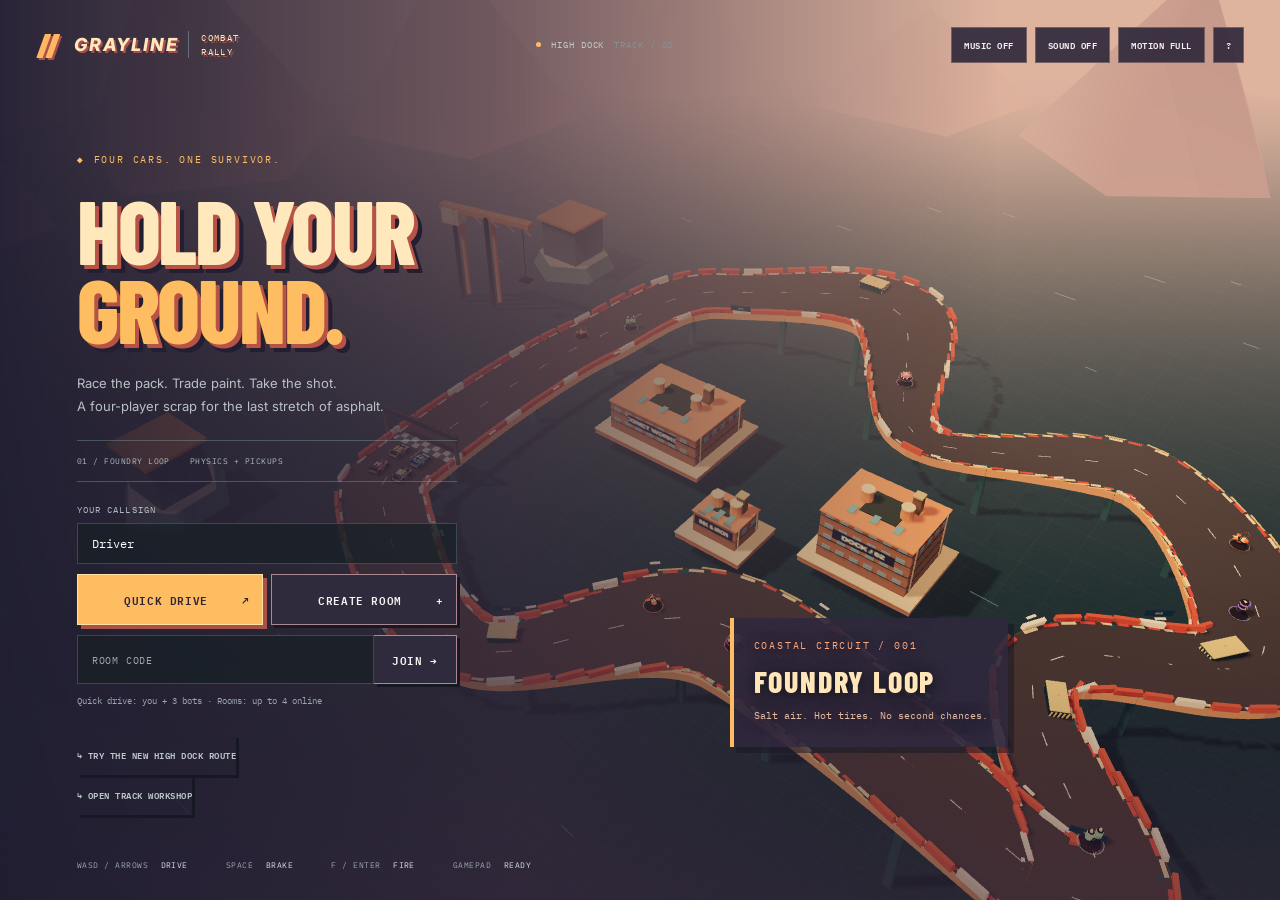
==== public/game/index.html @ 71090638 "Import complete GRAYLINE development project (166 files)" ====
<!doctype html><html lang="en"><head><meta charset="utf-8"><meta name="viewport" content="width=device-width,initial-scale=1,viewport-fit=cover"><meta name="theme-color" content="#161a1d"><title>GRAYLINE — Combat Rally</title><link rel="stylesheet" href="style.css"></head><body>
<canvas id="world" aria-label="3D combat racing circuit"></canvas><div class="vignette"></div>
<header><a class="brand" href="./index.html" aria-label="Grayline home"><span class="brand-icon">//</span> GRAYLINE<span class="brand-sub">COMBAT RALLY</span></a><div class="build-label"><i></i> HIGH DOCK <span>TRACK / 02</span></div><div class="top-actions"><button id="voiceButton" hidden aria-expanded="false" aria-controls="voicePanel">VOICE</button><button id="music" title="Original C minor funk soundtrack" aria-pressed="false">MUSIC OFF</button><button id="sound" title="Toggle sound">SOUND OFF</button><button id="motion" title="Toggle reduced camera and impact motion" aria-pressed="false">MOTION FULL</button><button id="help">?</button><button id="menuBtn" hidden>MENU</button></div></header>
<section id="voicePanel" hidden aria-label="Room voice chat"><div class="eyebrow">ROOM VOICE</div><p id="voiceStatus" role="status">Join to hear the crew. Your microphone starts off.</p><div class="voice-actions"><button id="voiceJoin">JOIN VOICE</button><button id="voiceMic" hidden>MIC OFF · ENABLE</button><button id="voiceResume" hidden>ENABLE AUDIO</button><button id="voiceLeave" hidden>LEAVE VOICE</button></div><div id="voicePlayers"></div><p class="small">Live room audio · Not recorded<br>Headphones recommended. Voice needs a direct connection.</p></section><main id="garage"><section class="intro"><div class="eyebrow">FOUR CARS. ONE SURVIVOR.</div><h1>HOLD YOUR<br><em>GROUND.</em></h1><p class="lede">Race the pack. Trade paint. Take the shot.<br>A four-player scrap for the last stretch of asphalt.</p><div class="spec"><span>01 / FOUNDRY LOOP</span><span>PHYSICS + PICKUPS</span></div><label class="field-label" for="name">YOUR CALLSIGN</label><input id="name" maxlength="18" placeholder="Driver" value="Driver" autocomplete="nickname"><div class="primary-actions"><button id="practice" class="primary">QUICK DRIVE <span>↗</span></button><button id="host" class="secondary">CREATE ROOM <span>+</span></button></div><div class="join-row"><input id="roomCode" placeholder="ROOM CODE" maxlength="8" aria-label="Room code" autocomplete="off"><button id="join">JOIN →</button></div><p class="small">Quick drive: you + 3 bots · Rooms: up to 4 online</p><div id="status" role="status" aria-live="polite"></div><button id="newRoute" class="text-button">↳ TRY THE NEW HIGH DOCK ROUTE</button><br><button id="editorBtn" class="text-button">↳ OPEN TRACK WORKSHOP</button></section><div class="track-caption"><span class="cross">+</span><div><span class="eyebrow">COASTAL CIRCUIT / 001</span><h2>FOUNDRY LOOP</h2><p>Salt air. Hot tires. No second chances.</p></div></div><footer><span>WASD / ARROWS <b>DRIVE</b></span><span>SPACE <b>BRAKE</b></span><span>F / ENTER <b>FIRE</b></span><span>GAMEPAD <b>READY</b></span></footer></main>
<section id="lobby" class="panel" hidden><div class="eyebrow">MULTIPLAYER PADDOCK</div><h2>GET THE CREW IN.</h2><p>Share this room. Empty seats become bots.<br>The host keeps this tab open and active during the race.</p><div class="room-ticket"><span>ROOM CODE</span><strong id="codeDisplay"></strong><button id="copy">COPY INVITE ↗</button></div><div id="roster"></div><button id="start" class="primary">START RACE →</button><p id="waiting" hidden>Waiting for the host to start…</p><button id="leave" class="text-button">LEAVE ROOM</button></section>
<section id="hud" hidden><div id="drivers"></div><div class="race-top"><span id="roundLabel"></span><span id="netLabel"></span></div><div id="center"><div id="centerTag"></div><h2 id="centerTitle"></h2><p id="centerSub"></p><button id="again" class="primary" hidden>RACE AGAIN →</button></div><div id="intel" role="status"><b id="intelLabel"></b><span id="intelDetail"></span></div><div id="hitConfirm" role="status"></div><div id="toast" role="status"></div><div class="dashboard"><div class="speed"><strong id="speed">0</strong><span>KM/H</span><small id="tireStatus">TIRES READY</small><div class="speedbar"><i id="speedbar"></i></div></div><div class="weapon"><div id="weaponIcon" aria-hidden="true">◇</div><span class="eyebrow">PICKUP / <b id="ammo">—</b></span><strong id="weapon">NO WEAPON</strong><span id="weaponHint">Drive through a glowing crate</span></div><div class="drive-help">WASD <span>STEER / GAS</span><br>SPACE <span>BRAKE</span><br>F <span>FIRE</span> &nbsp; R <span>RECOVER −20 HP</span></div></div><canvas id="minimap" width="220" height="150" aria-label="Circuit minimap"></canvas><div id="touch" aria-label="Touch driving controls"><div class="steering-zone"><button data-key="ArrowLeft" aria-label="Steer left"><b>◀</b><span>LEFT</span></button><button data-key="ArrowRight" aria-label="Steer right"><b>▶</b><span>RIGHT</span></button></div><div class="pedal-zone"><button class="touch-brake" data-key="Space" aria-label="Handbrake"><b>Ⅱ</b><span>HANDBRAKE</span></button><button class="touch-gas" data-key="ArrowUp" aria-label="Accelerate"><b>❯❯</b><span>GAS</span></button><button class="touch-fire" data-key="KeyF" aria-label="Fire weapon"><b>✛</b><span>FIRE</span></button><button class="touch-reverse" data-key="ArrowDown" aria-label="Reverse">REV</button></div></div></section>
<section id="workshop" class="panel" hidden><div class="eyebrow">TRACK WORKSHOP / FOUNDRY LOOP</div><h2>BUILT BY HAND.</h2><p>Drag orange nodes to reshape the circuit. Select a node to edit its elevation, width and banking.<br>Your layout saves on this device and travels with rooms you host.</p><label>Road width <output id="widthValue"></output><input id="width" type="range" min="12" max="26" step="1"></label><label>Tire grip <output id="gripValue"></output><input id="grip" type="range" min="3" max="12" step=".2"></label><label>Engine force <output id="powerValue"></output><input id="power" type="range" min="12" max="26" step="1"></label><div class="terrain-controls"><label>Road node<select id="nodeSelect" aria-label="Road node"></select></label><label>Elevation <output id="nodeHeightValue"></output><input id="nodeHeight" type="range" min="0" max="20" step=".5"></label><label>Local road width <output id="nodeWidthValue"></output><input id="nodeWidth" type="range" min=".6" max="1.4" step=".05"></label><label>Banking / tilt <output id="nodeBankValue"></output><input id="nodeBank" type="range" min="-18" max="18" step="1"></label></div><label>Placement tool<select id="editTool"><option value="nodes">Move track nodes</option><option value="rocket">Place rocket pickup</option><option value="mine">Place mine pickup</option><option value="oil">Place oil pickup</option><option value="boost">Place boost pickup</option><option value="obstacle">Place solid road blockage</option><option value="block">Place concrete block</option><option value="erase">Remove pickup / block / blockage</option></select></label><p class="small">Placement: click the circuit. Concrete blocks are scenery. Road blockages have collision.<br>Export JSON to keep a portable checkpoint.</p><div class="primary-actions"><button id="saveTrack" class="primary">SAVE + DRIVE</button><button id="export">EXPORT</button></div><div class="primary-actions"><button id="importBtn">IMPORT JSON</button><button id="resetTrack">LOAD DEFAULT</button></div><input type="file" id="importFile" accept="application/json,.json" hidden><button id="closeEditor" class="text-button">BACK TO GARAGE</button><p id="editorStatus" role="status"></p></section>
<dialog id="helpDialog"><button id="closeHelp" class="close" aria-label="Close help">×</button><div class="eyebrow">DRIVER'S BRIEF</div><h2>SURVIVE THE PACK.</h2><p>Last car running wins 2 points. First to 6 wins the match. At 55 seconds, the leading surviving car wins the round.</p><p>Fall from an exposed edge, lose all 100 HP, or trail the leader by 68 metres for 3 seconds and you're out. Watch the next round and jump back in.</p><p>Weapon shapes identify pickups. Empty pads refill over 7 seconds. Watch for incoming-rocket alerts and confirmed-hit messages. Motion can be reduced with the top-bar switch.</p><div class="help-grid"><p><b>DRIVE</b>WASD or arrow keys<br>S / Down: brake, then reverse<br>Space: brake<br>F / Enter: weapon<br>R: recover (−20 HP)</p><p><b>TOUCH</b>Hold LEFT / RIGHT to steer.<br>Hold GAS to accelerate.<br>HANDBRAKE slows the car.<br>FIRE uses your pickup; REV reverses.</p><p><b>GAMEPAD</b>Left stick: steer<br>RT / A: accelerate<br>LT / B: reverse<br>X: brake · RB: fire</p><p><b>COMET / ROCKET</b>2 forward shots.<br>48 damage + impact.</p><p><b>SNAPJAW / MINE</b>2 rear charges.<br>55 damage + knockback.</p><p><b>INKSPILL / OIL</b>Leave a slick.<br>Rivals lose tire grip.</p><p><b>AFTERBURN / BOOST</b>2.4 seconds of thrust.<br>Save it for a straight.</p></div><p><b>MUSIC</b>Original synthesized C-minor funk at 96 BPM. Bass opens alone; drums, guitar and piano build patiently. Beethoven’s Fifth enters after 80 seconds, then swells every minute. The groove continues across rounds. Toggle MUSIC independently of engine and effects.</p><p class="small">Original prototype inspired by Mashed: Drive to Survive. No original game assets. Online play uses direct browser connections with a server relay fallback; network conditions affect response.</p></dialog>
<script type="module" src="app.js"></script></body></html>
---- public/game/style.css ----
@import url('https://fonts.googleapis.com/css2?family=Barlow+Condensed:wght@500;600;700;800;900&family=IBM+Plex+Mono:wght@400;500;600&family=Inter:wght@400;500;600;700&display=swap');
:root{font-family:Inter,Arial,sans-serif;color:#eef0ef;background:#20272b;font-synthesis:none;--accent:#ffb44a;--dim:#a6afb4;--mono:'IBM Plex Mono',monospace;--display:'Barlow Condensed','Arial Narrow',Impact,sans-serif}*{box-sizing:border-box}body{margin:0;overflow:hidden}button,input,select{font:inherit}button,a,input,select{-webkit-tap-highlight-color:transparent}button{cursor:pointer;border:1px solid #657079;background:#222a2e;color:#f3f4f1;font-family:var(--mono);font-size:11px;letter-spacing:.055em;padding:14px 18px;transition:background .15s,transform .15s}button:hover{background:#3a444a;border-color:#a0acb4}button:active{transform:translateY(1px)}button:disabled{opacity:.45;cursor:wait}button:focus-visible,a:focus-visible,input:focus-visible,select:focus-visible{outline:2px solid var(--accent);outline-offset:4px}[hidden]{display:none!important}#world{position:fixed;inset:0;width:100%;height:100%;outline:0}.vignette{position:fixed;inset:0;pointer-events:none;background:linear-gradient(90deg,rgba(12,17,20,.95),rgba(12,17,20,.58) 36%,transparent 67%),linear-gradient(0deg,#121a22aa,transparent 20%)}body.playing .vignette{background:linear-gradient(0deg,#11181fcc,transparent 23%,transparent 75%,#11181f88)}header{position:fixed;left:36px;right:36px;top:24px;display:flex;justify-content:space-between;align-items:center;z-index:5;gap:18px}.brand{display:flex;align-items:center;gap:10px;font-weight:800;letter-spacing:.05em;font-size:18px;color:#fff;text-decoration:none}.brand-icon{font:900 34px var(--display);color:var(--accent);letter-spacing:-7px;padding-right:10px}.brand-sub{border-left:1px solid #63707a;padding-left:12px;font:9px var(--mono);letter-spacing:.15em;max-width:70px;line-height:1.5}.build-label{font:9px var(--mono);letter-spacing:.1em;color:#c2c9ca;display:flex;gap:10px;align-items:center}.build-label i{width:5px;height:5px;background:var(--accent);border-radius:50%}.build-label span{color:#849197}.top-actions{display:flex;gap:8px}.top-actions button{font-size:9px;padding:9px 12px;background:#1c242a77}.intro{position:absolute;top:17vh;left:6vw;width:380px}.eyebrow{font:10px var(--mono);letter-spacing:.18em;color:var(--accent)}h1{font:800 clamp(68px,7vw,112px)/.88 var(--display);letter-spacing:-.025em;margin:24px 0}h1 em{font-style:normal;color:var(--accent)}.lede{font-size:13px;line-height:1.8;color:#b8c0c4;margin:20px 0}.spec{display:flex;gap:20px;padding:15px 0;border-top:1px solid #87939c40;border-bottom:1px solid #87939c40;font:8px var(--mono);letter-spacing:.06em;color:#aebac2;margin:22px 0}.field-label{display:block;font:9px var(--mono);letter-spacing:.12em;color:#aebac2;margin-bottom:8px}input:not([type=range]),select{border:1px solid #71828b66;color:#fff;background:#182026bb;border-radius:0;padding:12px 14px;width:100%;font:12px var(--mono);outline-offset:2px}input::placeholder{color:#a0a9ad;font-size:10px;letter-spacing:.08em}.primary-actions{display:flex;gap:8px;margin-top:10px}.primary-actions button{flex:1;padding:15px 12px}.primary{background:var(--accent);color:#171b1c;border-color:var(--accent);font-weight:600}.primary:hover{background:#ffc76f;border-color:#ffc76f}.primary span,.secondary span{float:right}.join-row{display:flex;margin-top:10px}.join-row input{flex:1;min-width:0}.join-row button{border-left:0;white-space:nowrap}.small{font:9px/1.8 var(--mono);color:#9ba7ad}.text-button{border:0;background:transparent!important;padding:12px 0;color:#bdc6ca;font-size:9px}#status{font:11px/1.5 var(--mono);color:var(--accent);min-height:16px}.track-caption{position:absolute;left:57%;bottom:17%;display:flex;gap:17px;align-items:flex-start;text-shadow:0 2px 15px #0a0f11}.track-caption .cross{font:32px var(--mono);font-weight:400;color:#a5b0b4}.track-caption h2{font:600 30px var(--display);letter-spacing:.03em;margin:10px 0}.track-caption p{font:10px var(--mono);color:#b3bdc2}.track-caption .eyebrow{color:#b3bdc2}footer{position:absolute;bottom:30px;left:6vw;right:6vw;display:flex;gap:38px;font:8px var(--mono);letter-spacing:.06em;color:#9aa7af}footer b{font-weight:400;color:#dae0e4;padding-left:7px}.panel{position:absolute;top:16vh;left:6vw;width:380px;padding:25px;background:#182025ed;border:1px solid #60717b66;box-shadow:0 20px 80px #0005}.panel h2,dialog h2{font:700 40px/1 var(--display);margin:16px 0}.panel p,dialog p{font-size:12px;line-height:1.7;color:#aab5bc}.room-ticket{border:1px dashed #697980;padding:17px;margin:20px 0;display:grid;gap:12px}.room-ticket span{font:9px var(--mono);color:#8e9da5}.room-ticket strong{font:600 28px var(--mono);letter-spacing:.12em;color:var(--accent)}#roster{margin:15px 0}.seat{display:flex;align-items:center;gap:10px;padding:13px 0;border-bottom:1px solid #75828a33;font:11px var(--mono)}.seat i{width:8px;height:8px}.seat span:last-child{margin-left:auto;font-size:8px;color:#a3b0b8}#start{width:100%;margin-top:14px}#drivers{position:absolute;top:85px;left:36px;right:36px;display:flex;gap:12px;justify-content:center}.driver{flex:1;max-width:240px;padding:12px 14px;background:#182026ce;border-top:2px solid var(--color)}.driver.dead{opacity:.48}.driver-top{display:flex;align-items:center;justify-content:space-between;font:11px var(--mono)}.driver-top span{overflow:hidden;white-space:nowrap;text-overflow:ellipsis}.driver-top b{font:18px var(--display);color:var(--color)}.health{height:3px;background:#ffffff20;margin-top:9px}.health i{display:block;height:100%;background:var(--color);transition:width .15s}.driver small{display:block;font:8px var(--mono);margin-top:7px;color:#a9b6bf}.race-top{position:absolute;top:176px;left:36px;right:36px;display:flex;justify-content:space-between;font:9px var(--mono);color:#d2dbde;letter-spacing:.12em}#center{position:absolute;left:50%;top:43%;transform:translate(-50%,-50%);text-align:center;pointer-events:none;text-shadow:0 4px 25px #0009;width:90%}#centerTag{font:10px var(--mono);letter-spacing:.2em;color:var(--accent)}#centerTitle{font:800 76px/.95 var(--display);letter-spacing:-.025em;margin:12px 0;color:#fff}#centerSub{font:12px var(--mono);line-height:1.7}#again{pointer-events:auto;min-width:200px}#toast{position:absolute;left:50%;bottom:160px;transform:translateX(-50%);font:11px var(--mono);color:var(--accent);background:#182026c9;padding:10px 18px;white-space:nowrap}#toast:empty{display:none}.dashboard{position:absolute;bottom:30px;left:36px;display:flex;gap:28px;align-items:center}.speed{min-width:140px}.speed strong{font:700 70px/.9 var(--display)}.speed>span{font:9px var(--mono);margin-left:7px;color:#a3b0b8}.speedbar{height:3px;background:#70808b55;margin-top:10px;width:140px}.speedbar i{display:block;height:100%;background:var(--accent)}.weapon{border-left:1px solid #78868d77;padding-left:25px;display:grid;gap:8px;min-width:200px}.weapon strong{font:600 27px var(--display);letter-spacing:.02em}.weapon>span:last-child{font:9px var(--mono);color:#a9b6bf}.drive-help{font:9px/2.2 var(--mono);color:#eef2f4}.drive-help span{color:#91a1ac;margin-left:6px}#minimap{position:absolute;right:36px;bottom:26px;width:200px;height:137px;background:#151e2499;border:1px solid #6c7b8244}#workshop{top:105px;max-height:calc(100vh - 130px);overflow:auto;width:340px;padding:23px}#workshop label{font:10px var(--mono);display:block;color:#bcc8cd;margin:17px 0}#workshop output{float:right;color:var(--accent)}input[type=range]{display:block;accent-color:var(--accent);width:100%;margin-top:12px}select{margin-top:9px;font-size:11px}#workshop p.small{font-size:9px}dialog{background:#1b252d;color:#fff;border:1px solid #6e7d87;padding:34px;width:540px;max-width:92vw;max-height:88vh;overflow:auto;box-shadow:0 30px 120px #0009}dialog::backdrop{background:#060c10a8;backdrop-filter:blur(6px)}.close{position:absolute;right:15px;top:15px;padding:4px 10px;font-size:24px;border:0;background:transparent}.help-grid{display:grid;grid-template-columns:1fr 1fr;gap:8px 20px}.help-grid b{display:block;color:var(--accent);font:10px var(--mono);margin-bottom:8px}#touch{display:none;position:absolute;bottom:12px;left:12px;right:12px;justify-content:space-between;pointer-events:none}#touch>div{display:flex;gap:6px}#touch button{pointer-events:auto;touch-action:none;user-select:none;background:#27353acc;min-height:54px;padding:12px;font-size:11px}body.editing .vignette{background:linear-gradient(90deg,#10181caa,transparent 48%)}
@media(max-height:790px) and (min-width:701px){.intro{top:14vh}h1{font-size:74px;margin:18px 0}.lede{margin:12px 0}.spec{margin:16px 0;padding:12px 0}.intro .primary-actions button{padding:13px 10px}.intro input:not([type=range]){padding:10px 12px}footer{bottom:18px}}
@media(max-width:850px){.build-label{display:none}.intro{left:5vw;width:340px}.track-caption{left:59%;max-width:200px}.dashboard{gap:16px}.drive-help{display:none}.driver{padding:10px}.race-top{top:170px}}
@media(max-width:600px){header{left:18px;right:18px;top:15px}.brand{font-size:15px}.brand-sub{display:none}.top-actions button{padding:8px}.intro{top:110px;width:calc(100% - 44px);left:22px;max-width:360px}h1{font-size:70px}.vignette{background:linear-gradient(90deg,#11181cec,#11181c99 65%,#11181c44)}.track-caption,footer{display:none}.panel{left:18px;top:100px;width:calc(100% - 36px);max-width:380px}.lede{font-size:12px}.spec{margin:15px 0}.driver-top{font-size:9px}.driver-top b{font-size:16px}#drivers{top:69px;left:12px;right:12px;gap:4px}.driver{padding:8px 6px}.driver small{font-size:7px}.race-top{top:151px;left:15px;right:15px;font-size:8px}.dashboard{left:15px;bottom:98px;gap:16px}.speed strong{font-size:48px}.speed{min-width:96px}.speedbar{width:90px}.weapon{padding-left:15px;min-width:150px}.weapon strong{font-size:23px}#minimap{right:15px;bottom:200px;width:130px;height:89px}#centerTitle{font-size:54px}#toast{bottom:190px;font-size:9px}#workshop{left:15px;width:300px}#touch{display:flex}}
@media(pointer:coarse){body.playing #touch{display:flex}.dashboard{bottom:95px}#minimap{bottom:95px}}

#voicePanel{position:fixed;right:32px;top:76px;width:330px;max-width:calc(100vw - 32px);max-height:65vh;overflow:auto;padding:20px;background:#182329f5;border:1px solid #64747c;z-index:30;box-shadow:0 12px 40px #0006}#voicePanel p{font-size:12px;line-height:1.6}#voicePanel button{font-size:10px;padding:10px}.voice-actions{display:flex;gap:6px;flex-wrap:wrap}.voice-player{display:flex;justify-content:space-between;align-items:center;gap:8px;font-size:11px;margin-top:10px}.voice-player span{overflow-wrap:anywhere}#voiceMic[aria-pressed=true]{background:#b6dd77;color:#182329}@media(max-width:650px){#voicePanel{right:16px;top:70px}.top-actions{gap:4px}.top-actions button{padding:8px;font-size:9px}}


.race-top span{background:#17262bbf;padding:6px 10px;border-radius:2px}


#tireStatus{display:block;font:8px "IBM Plex Mono",monospace;color:#e3c18b;margin-top:5px;letter-spacing:1px}

/* Art pass 03 — coastal print palette, bold silhouettes and readable combat cards. */
:root{--accent:#ffc66d;--dim:#b8d6d2;color:#fff1d4;background:#153e49}
button{border:1px solid #a6c9c280;background:#173946;border-radius:3px;box-shadow:0 3px 0 #102c36;font-weight:600}button:hover{background:#295866}button.primary{color:#173441;background:#ffc66d;border-color:#ffe3a4;box-shadow:0 4px 0 #b16a46}.top-actions button{background:#153846db;box-shadow:none}.brand{color:#fff1d4}.brand-icon{color:#ffba6a}.vignette{background:linear-gradient(90deg,#102e3ff0,#163e4bab 35%,transparent 72%),linear-gradient(0deg,#143b4888,transparent 30%)}body.playing .vignette{background:linear-gradient(0deg,#103342b8,transparent 21%,transparent 85%,#10334266)}body.critical.playing .vignette{box-shadow:inset 0 0 80px #fa65554d}
h1{text-shadow:4px 5px 0 #133344}h1 em{color:#ffbd75}.intro .eyebrow:before{content:'◆';margin-right:9px}.spec{border-color:#88ada35e}.track-caption{border-left:4px solid #ffb876;padding:15px 20px;background:#163e49cc;box-shadow:5px 5px 0 #0f2c3877}.track-caption .cross{display:none}.track-caption h2{font-weight:800;letter-spacing:.06em;color:#ffe5b7}.track-caption p{color:#b4d8d0}.track-caption .eyebrow{color:#ffa97d}
#drivers{top:80px;gap:8px;max-width:860px;margin:auto}.driver{padding:8px 12px;border:1px solid #9cbcb040;border-top:3px solid var(--color);background:#123544dc;box-shadow:3px 3px 0 #0d2b3866;border-radius:3px}.driver-top b{font-size:20px}.driver small{margin-top:5px}.health{height:4px}.race-top{top:159px}.race-top span{background:#133642df;border:1px solid #85aaa24d;border-radius:3px;font-size:8px}
.dashboard{bottom:26px;gap:22px}.speed strong{font-weight:900;font-style:italic;text-shadow:3px 3px 0 #123847}.speedbar{height:5px;background:#90b4b23d;border-radius:3px;overflow:hidden}.weapon{position:relative;border:1px solid var(--weapon,#fff0cd);border-left:5px solid var(--weapon,#fff0cd);padding:12px 16px 12px 67px;background:#123746e8;min-width:285px;box-shadow:4px 4px 0 #0a263466;transform:skew(-3deg);border-radius:4px}.weapon strong{font-weight:900;color:var(--weapon,#fff0cd);font-size:30px;letter-spacing:.07em}.weapon .eyebrow{color:#e2e1c4;font-size:8px}.weapon>span:last-child{font-size:8px;color:#c5ded6}.weapon #weaponIcon{position:absolute;left:14px;top:23px;font:900 42px/1 var(--display);color:var(--weapon,#fff0cd);text-shadow:2px 2px 0 #0c2732}.drive-help{font-size:8px;color:#ffebc7}#toast{border:1px solid #ffd597;background:#183c49ed;border-radius:3px;color:#ffe8b7;box-shadow:3px 3px 0 #102d37}#minimap{background:#133947cc;border:2px solid #82bdb383;border-radius:6px}
#intel{position:absolute;top:194px;left:50%;transform:translateX(-50%);padding:9px 18px;background:#173e4ae8;border:1px solid #ffda93;border-left:5px solid #ffda93;display:grid;gap:3px;text-align:center;border-radius:3px;pointer-events:none}#intel b{font:800 21px var(--display);letter-spacing:.08em;color:#ffe1aa}#intel span{font:9px var(--mono);color:#e7e6cc}#intel[data-kind=danger]{border-color:#ff8c78;background:#542f3bee}#intel[data-kind=danger] b{color:#ffb39b}#hitConfirm{position:absolute;top:34%;left:50%;transform:translateX(-50%) rotate(-3deg);font:900 30px var(--display);color:#ffedb6;text-shadow:3px 3px 0 #173544;letter-spacing:.04em;pointer-events:none}#hitConfirm:not(:empty):before{content:'✦ ';color:#ff956b}#hitConfirm:empty{display:none}#centerTitle{color:#fff0d1;text-shadow:4px 5px 0 #173746}#centerTag{color:#ffca82}.panel,dialog{background:#153846f5;border-color:#84b9af;border-radius:4px}.panel h2,dialog h2{color:#ffe4b4}.room-ticket{background:#102e39;border-color:#8db4a9}#voicePanel{background:#153846f5;border-color:#80b6aa}.reduced-motion *, .reduced-motion *:before{animation:none!important;transition:none!important}
@media(max-width:850px){.weapon{min-width:235px;padding-left:55px}.weapon strong{font-size:24px}.weapon #weaponIcon{left:10px;font-size:34px}#motion{font-size:8px!important}.top-actions{gap:4px}}
@media(max-width:600px){#drivers{top:69px}.driver{padding:7px 5px}.race-top{top:149px}#intel{top:184px;min-width:190px;padding:7px 10px}#intel b{font-size:18px}#intel span{font-size:8px}.weapon{min-width:205px;max-width:calc(100vw - 135px);padding:9px 10px 9px 45px}.weapon strong{font-size:21px}.weapon #weaponIcon{font-size:30px;left:9px}.weapon>span:last-child{font-size:7px}.dashboard{bottom:96px;gap:12px}.speed{min-width:88px}.top-actions button{padding:7px 6px}#sound,#motion{font-size:7px!important}#hitConfirm{font-size:24px;top:38%}.build-label{display:none}}
@media(max-width:600px){body.playing .brand,body:has(#voiceButton:not([hidden])) .brand{font-size:0;gap:0;min-width:28px}.weapon>span:last-child{max-width:235px;line-height:1.5}.top-actions{margin-left:auto}}
.driver-top span{min-width:0;flex:1}.driver-top b{white-space:nowrap;flex-shrink:0;margin-left:5px}@media(max-width:600px){.driver-top b{font-size:14px;margin-left:3px}.driver-top span{font-size:8px}.driver small{white-space:nowrap;overflow:hidden;text-overflow:ellipsis}}
/* Thumb controls: independent pointer capture supports steering + gas + fire. */
#touch{bottom:max(14px,env(safe-area-inset-bottom));left:max(18px,env(safe-area-inset-left));right:max(18px,env(safe-area-inset-right));align-items:flex-end;z-index:8}
#touch .pedal-zone{display:block;position:relative;width:190px;height:202px}
#touch button{position:absolute;border-radius:50%;display:flex;flex-direction:column;align-items:center;justify-content:center;gap:2px;padding:0;min-height:0;border:2px solid #d6decb99;box-shadow:0 4px 0 #0a263999;background:#153d4be0;color:#fff0d1;touch-action:none;-webkit-user-select:none}
#touch button b{font-size:23px;line-height:1.1}#touch button span{font-size:8px;letter-spacing:.08em}
#touch button.held{background:#ffbd75;color:#163848;border-color:#ffe1aa;transform:scale(.95)}
#touch .touch-gas{width:96px;height:96px;right:0;bottom:0;background:#e7b66ee8;color:#173c48;border-color:#ffe3ae}
#touch .touch-gas b{font-size:29px;transform:rotate(-90deg)}#touch .touch-gas span{font-size:12px;font-weight:bold}
#touch .touch-brake{width:76px;height:76px;right:10px;bottom:112px}
#touch .touch-brake span{font-size:7px}
#touch .touch-fire{width:66px;height:66px;left:0;bottom:64px;border-color:#ff9e86;background:#663f4ce0}
#touch .touch-reverse{width:46px;height:46px;left:14px;bottom:0;font-size:9px}
@media(max-width:600px),(pointer:coarse){body.playing .dashboard{bottom:225px;left:18px;gap:12px}body.playing #minimap{bottom:240px;width:105px;height:72px}body.playing #toast{bottom:205px}.drive-help{display:none}}
@media(max-height:500px) and (orientation:landscape){header{top:10px;left:18px;right:18px}.brand-sub,.build-label{display:none}#drivers{top:48px;left:180px;right:220px}.driver{padding:5px}.driver-top b{font-size:14px}.driver small{display:none}.race-top{top:112px;left:190px;right:220px}.dashboard{bottom:14px!important;left:185px!important;gap:12px}.speed strong{font-size:36px}.speed{min-width:60px}.speedbar{width:65px}.weapon{min-width:100px;padding-left:12px}.weapon strong{font-size:20px}.weapon>span:last-child,#minimap{display:none}#intel{top:140px}#touch .pedal-zone{height:190px}#centerTitle{font-size:44px}#toast{bottom:78px!important}}
@media(max-width:380px){#touch .pedal-zone{width:175px}#touch{left:12px;right:12px}}
@media(max-height:500px) and (max-width:1000px){body.playing #touch{display:flex}}
@media(max-width:600px) and (orientation:portrait){body.playing #minimap{top:185px;bottom:auto;right:16px;width:90px;height:61px}}

#touch .steering-zone{display:flex;gap:8px;padding-bottom:9px}#touch .steering-zone button{position:relative;width:66px;height:76px;border-radius:22px;background:#153d4be6}#touch .steering-zone button.held{background:#ffbd75;color:#163848}@media(max-width:380px){#touch .steering-zone{gap:6px}#touch .steering-zone button{width:58px;height:72px}}
@media(max-width:600px){#music{font-size:7px!important}.top-actions{gap:3px}header{left:10px;right:10px}.top-actions button{padding:7px 4px}}
/* Retro motor-club print: sun-faded amber, violet asphalt, hard-edged panels. */
:root{--accent:#ffbd61;--dim:#c1aebe;color:#ffe8bb;background:#292435}
button{border-radius:0;background:#302a3d;border-color:#aa8990;box-shadow:3px 3px 0 #161824}button:hover{background:#554052}button.primary{background:#ffbd61;color:#302434;border-color:#ffe1a1;box-shadow:4px 4px 0 #aa5147}
.top-actions button{background:#30283be8;border-color:#b8908177}.brand{font-style:italic;color:#ffe8bb;letter-spacing:.1em;text-shadow:2px 2px #a94e4d}.brand-icon{color:#ffb761}
h1{text-shadow:4px 4px 0 #b75247,8px 8px 0 #231e31}h1 em{color:#ffbd61}.vignette{background:linear-gradient(90deg,#211e32f5,#35283d9e 40%,transparent 78%),linear-gradient(0deg,#3e2a4088,transparent 35%)}body.playing .vignette{background:linear-gradient(0deg,#211d32aa,transparent 21%,transparent 84%,#211d3255)}
.driver{background:#292536e8;border-radius:0;box-shadow:3px 3px #13132188;border-bottom:2px solid #796679}.race-top span{background:#30283de8;border-radius:0}.weapon{background:#292538ed;border-radius:0;box-shadow:5px 5px #17162388}.speed strong{text-shadow:3px 3px #a94d48}.speedbar{border-radius:0}.track-caption{background:#30283de8;border-color:#ffbc60;box-shadow:6px 6px #19172588}.track-caption p{color:#e3bca4}
#minimap{background:#30283dcc;border-color:#d79b76;border-radius:0}#centerTitle{text-shadow:4px 4px #803e4d,7px 7px #252036}.panel,dialog,#voicePanel{background:#2c263bed;border-color:#c29487;border-radius:0}#intel{background:#30283de8;border-radius:0}.room-ticket{background:#221e32}#toast{background:#30283ded;border-radius:0}
#touch button{background:#342e45eb;border-color:#e6bb9799}#touch .touch-gas{background:#edaa57ed;color:#2e2437}#touch button.held{background:#ffd18c;color:#292236}
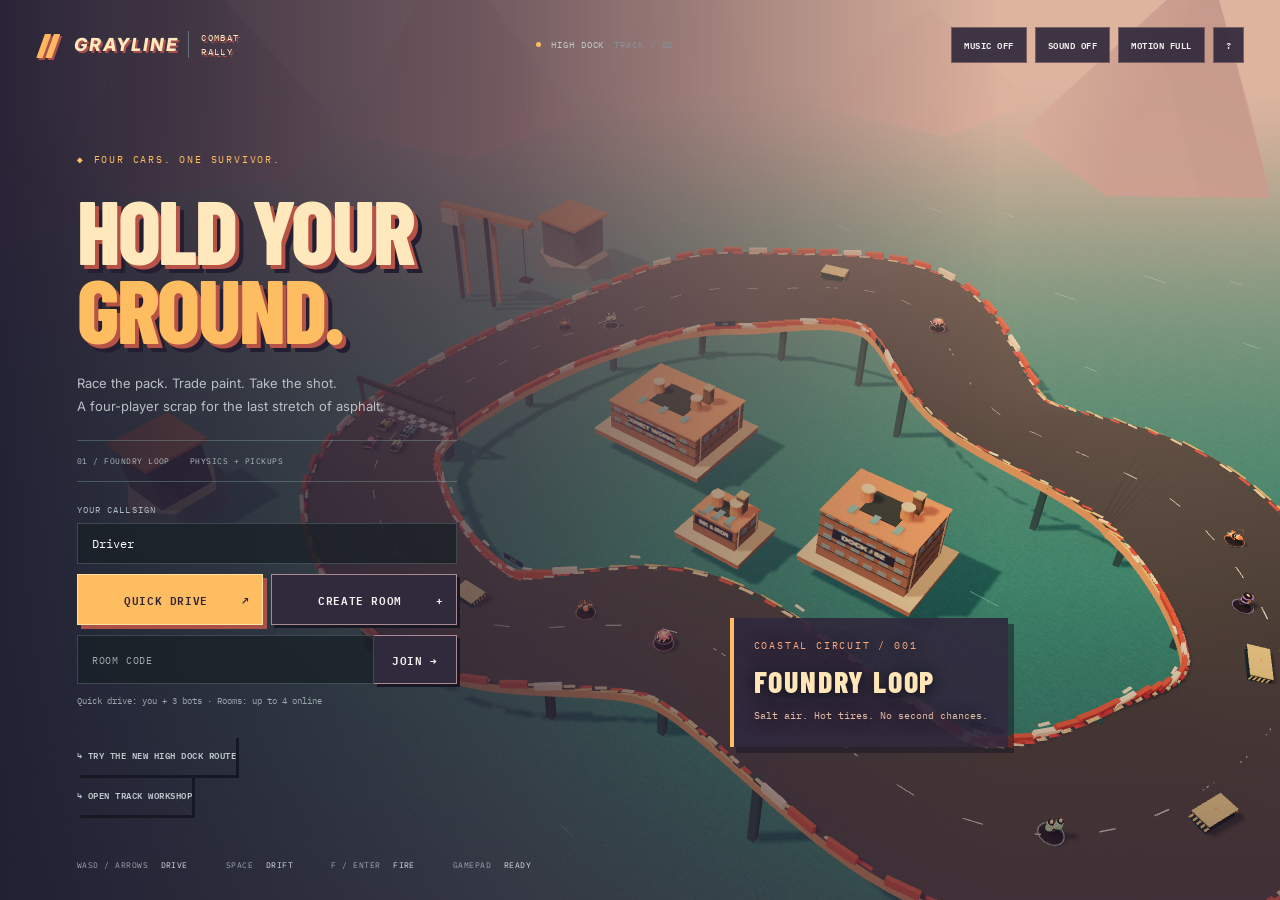
==== commit 0973daf2: "Widen corners, add controlled drifting, and refine retro car liveries" ====
--- a/public/game/index.html
+++ b/public/game/index.html
@@ -1,10 +1,10 @@
 <!doctype html><html lang="en"><head><meta charset="utf-8"><meta name="viewport" content="width=device-width,initial-scale=1,viewport-fit=cover"><meta name="theme-color" content="#161a1d"><title>GRAYLINE — Combat Rally</title><link rel="stylesheet" href="style.css"></head><body>
 <canvas id="world" aria-label="3D combat racing circuit"></canvas><div class="vignette"></div>
 <header><a class="brand" href="./index.html" aria-label="Grayline home"><span class="brand-icon">//</span> GRAYLINE<span class="brand-sub">COMBAT RALLY</span></a><div class="build-label"><i></i> HIGH DOCK <span>TRACK / 02</span></div><div class="top-actions"><button id="voiceButton" hidden aria-expanded="false" aria-controls="voicePanel">VOICE</button><button id="music" title="Original C minor funk soundtrack" aria-pressed="false">MUSIC OFF</button><button id="sound" title="Toggle sound">SOUND OFF</button><button id="motion" title="Toggle reduced camera and impact motion" aria-pressed="false">MOTION FULL</button><button id="help">?</button><button id="menuBtn" hidden>MENU</button></div></header>
-<section id="voicePanel" hidden aria-label="Room voice chat"><div class="eyebrow">ROOM VOICE</div><p id="voiceStatus" role="status">Join to hear the crew. Your microphone starts off.</p><div class="voice-actions"><button id="voiceJoin">JOIN VOICE</button><button id="voiceMic" hidden>MIC OFF · ENABLE</button><button id="voiceResume" hidden>ENABLE AUDIO</button><button id="voiceLeave" hidden>LEAVE VOICE</button></div><div id="voicePlayers"></div><p class="small">Live room audio · Not recorded<br>Headphones recommended. Voice needs a direct connection.</p></section><main id="garage"><section class="intro"><div class="eyebrow">FOUR CARS. ONE SURVIVOR.</div><h1>HOLD YOUR<br><em>GROUND.</em></h1><p class="lede">Race the pack. Trade paint. Take the shot.<br>A four-player scrap for the last stretch of asphalt.</p><div class="spec"><span>01 / FOUNDRY LOOP</span><span>PHYSICS + PICKUPS</span></div><label class="field-label" for="name">YOUR CALLSIGN</label><input id="name" maxlength="18" placeholder="Driver" value="Driver" autocomplete="nickname"><div class="primary-actions"><button id="practice" class="primary">QUICK DRIVE <span>↗</span></button><button id="host" class="secondary">CREATE ROOM <span>+</span></button></div><div class="join-row"><input id="roomCode" placeholder="ROOM CODE" maxlength="8" aria-label="Room code" autocomplete="off"><button id="join">JOIN →</button></div><p class="small">Quick drive: you + 3 bots · Rooms: up to 4 online</p><div id="status" role="status" aria-live="polite"></div><button id="newRoute" class="text-button">↳ TRY THE NEW HIGH DOCK ROUTE</button><br><button id="editorBtn" class="text-button">↳ OPEN TRACK WORKSHOP</button></section><div class="track-caption"><span class="cross">+</span><div><span class="eyebrow">COASTAL CIRCUIT / 001</span><h2>FOUNDRY LOOP</h2><p>Salt air. Hot tires. No second chances.</p></div></div><footer><span>WASD / ARROWS <b>DRIVE</b></span><span>SPACE <b>BRAKE</b></span><span>F / ENTER <b>FIRE</b></span><span>GAMEPAD <b>READY</b></span></footer></main>
+<section id="voicePanel" hidden aria-label="Room voice chat"><div class="eyebrow">ROOM VOICE</div><p id="voiceStatus" role="status">Join to hear the crew. Your microphone starts off.</p><div class="voice-actions"><button id="voiceJoin">JOIN VOICE</button><button id="voiceMic" hidden>MIC OFF · ENABLE</button><button id="voiceResume" hidden>ENABLE AUDIO</button><button id="voiceLeave" hidden>LEAVE VOICE</button></div><div id="voicePlayers"></div><p class="small">Live room audio · Not recorded<br>Headphones recommended. Voice needs a direct connection.</p></section><main id="garage"><section class="intro"><div class="eyebrow">FOUR CARS. ONE SURVIVOR.</div><h1>HOLD YOUR<br><em>GROUND.</em></h1><p class="lede">Race the pack. Trade paint. Take the shot.<br>A four-player scrap for the last stretch of asphalt.</p><div class="spec"><span>01 / FOUNDRY LOOP</span><span>PHYSICS + PICKUPS</span></div><label class="field-label" for="name">YOUR CALLSIGN</label><input id="name" maxlength="18" placeholder="Driver" value="Driver" autocomplete="nickname"><div class="primary-actions"><button id="practice" class="primary">QUICK DRIVE <span>↗</span></button><button id="host" class="secondary">CREATE ROOM <span>+</span></button></div><div class="join-row"><input id="roomCode" placeholder="ROOM CODE" maxlength="8" aria-label="Room code" autocomplete="off"><button id="join">JOIN →</button></div><p class="small">Quick drive: you + 3 bots · Rooms: up to 4 online</p><div id="status" role="status" aria-live="polite"></div><button id="newRoute" class="text-button">↳ TRY THE NEW HIGH DOCK ROUTE</button><br><button id="editorBtn" class="text-button">↳ OPEN TRACK WORKSHOP</button></section><div class="track-caption"><span class="cross">+</span><div><span class="eyebrow">COASTAL CIRCUIT / 001</span><h2>FOUNDRY LOOP</h2><p>Salt air. Hot tires. No second chances.</p></div></div><footer><span>WASD / ARROWS <b>DRIVE</b></span><span>SPACE <b>DRIFT</b></span><span>F / ENTER <b>FIRE</b></span><span>GAMEPAD <b>READY</b></span></footer></main>
 <section id="lobby" class="panel" hidden><div class="eyebrow">MULTIPLAYER PADDOCK</div><h2>GET THE CREW IN.</h2><p>Share this room. Empty seats become bots.<br>The host keeps this tab open and active during the race.</p><div class="room-ticket"><span>ROOM CODE</span><strong id="codeDisplay"></strong><button id="copy">COPY INVITE ↗</button></div><div id="roster"></div><button id="start" class="primary">START RACE →</button><p id="waiting" hidden>Waiting for the host to start…</p><button id="leave" class="text-button">LEAVE ROOM</button></section>
-<section id="hud" hidden><div id="drivers"></div><div class="race-top"><span id="roundLabel"></span><span id="netLabel"></span></div><div id="center"><div id="centerTag"></div><h2 id="centerTitle"></h2><p id="centerSub"></p><button id="again" class="primary" hidden>RACE AGAIN →</button></div><div id="intel" role="status"><b id="intelLabel"></b><span id="intelDetail"></span></div><div id="hitConfirm" role="status"></div><div id="toast" role="status"></div><div class="dashboard"><div class="speed"><strong id="speed">0</strong><span>KM/H</span><small id="tireStatus">TIRES READY</small><div class="speedbar"><i id="speedbar"></i></div></div><div class="weapon"><div id="weaponIcon" aria-hidden="true">◇</div><span class="eyebrow">PICKUP / <b id="ammo">—</b></span><strong id="weapon">NO WEAPON</strong><span id="weaponHint">Drive through a glowing crate</span></div><div class="drive-help">WASD <span>STEER / GAS</span><br>SPACE <span>BRAKE</span><br>F <span>FIRE</span> &nbsp; R <span>RECOVER −20 HP</span></div></div><canvas id="minimap" width="220" height="150" aria-label="Circuit minimap"></canvas><div id="touch" aria-label="Touch driving controls"><div class="steering-zone"><button data-key="ArrowLeft" aria-label="Steer left"><b>◀</b><span>LEFT</span></button><button data-key="ArrowRight" aria-label="Steer right"><b>▶</b><span>RIGHT</span></button></div><div class="pedal-zone"><button class="touch-brake" data-key="Space" aria-label="Handbrake"><b>Ⅱ</b><span>HANDBRAKE</span></button><button class="touch-gas" data-key="ArrowUp" aria-label="Accelerate"><b>❯❯</b><span>GAS</span></button><button class="touch-fire" data-key="KeyF" aria-label="Fire weapon"><b>✛</b><span>FIRE</span></button><button class="touch-reverse" data-key="ArrowDown" aria-label="Reverse">REV</button></div></div></section>
+<section id="hud" hidden><div id="drivers"></div><div class="race-top"><span id="roundLabel"></span><span id="netLabel"></span></div><div id="center"><div id="centerTag"></div><h2 id="centerTitle"></h2><p id="centerSub"></p><button id="again" class="primary" hidden>RACE AGAIN →</button></div><div id="intel" role="status"><b id="intelLabel"></b><span id="intelDetail"></span></div><div id="hitConfirm" role="status"></div><div id="toast" role="status"></div><div class="dashboard"><div class="speed"><strong id="speed">0</strong><span>KM/H</span><small id="tireStatus">TIRES READY</small><div class="speedbar"><i id="speedbar"></i></div></div><div class="weapon"><div id="weaponIcon" aria-hidden="true">◇</div><span class="eyebrow">PICKUP / <b id="ammo">—</b></span><strong id="weapon">NO WEAPON</strong><span id="weaponHint">Drive through a glowing crate</span></div><div class="drive-help">WASD <span>STEER / GAS</span><br>SPACE <span>DRIFT</span><br>F <span>FIRE</span> &nbsp; R <span>RECOVER −20 HP</span></div></div><canvas id="minimap" width="220" height="150" aria-label="Circuit minimap"></canvas><div id="touch" aria-label="Touch driving controls"><div class="steering-zone"><button data-key="ArrowLeft" aria-label="Steer left"><b>◀</b><span>LEFT</span></button><button data-key="ArrowRight" aria-label="Steer right"><b>▶</b><span>RIGHT</span></button></div><div class="pedal-zone"><button class="touch-brake" data-key="Space" aria-label="Drift"><b>Ⅱ</b><span>DRIFT</span></button><button class="touch-gas" data-key="ArrowUp" aria-label="Accelerate"><b>❯❯</b><span>GAS</span></button><button class="touch-fire" data-key="KeyF" aria-label="Fire weapon"><b>✛</b><span>FIRE</span></button><button class="touch-reverse" data-key="ArrowDown" aria-label="Reverse">REV</button></div></div></section>
 <section id="workshop" class="panel" hidden><div class="eyebrow">TRACK WORKSHOP / FOUNDRY LOOP</div><h2>BUILT BY HAND.</h2><p>Drag orange nodes to reshape the circuit. Select a node to edit its elevation, width and banking.<br>Your layout saves on this device and travels with rooms you host.</p><label>Road width <output id="widthValue"></output><input id="width" type="range" min="12" max="26" step="1"></label><label>Tire grip <output id="gripValue"></output><input id="grip" type="range" min="3" max="12" step=".2"></label><label>Engine force <output id="powerValue"></output><input id="power" type="range" min="12" max="26" step="1"></label><div class="terrain-controls"><label>Road node<select id="nodeSelect" aria-label="Road node"></select></label><label>Elevation <output id="nodeHeightValue"></output><input id="nodeHeight" type="range" min="0" max="20" step=".5"></label><label>Local road width <output id="nodeWidthValue"></output><input id="nodeWidth" type="range" min=".6" max="1.4" step=".05"></label><label>Banking / tilt <output id="nodeBankValue"></output><input id="nodeBank" type="range" min="-18" max="18" step="1"></label></div><label>Placement tool<select id="editTool"><option value="nodes">Move track nodes</option><option value="rocket">Place rocket pickup</option><option value="mine">Place mine pickup</option><option value="oil">Place oil pickup</option><option value="boost">Place boost pickup</option><option value="obstacle">Place solid road blockage</option><option value="block">Place concrete block</option><option value="erase">Remove pickup / block / blockage</option></select></label><p class="small">Placement: click the circuit. Concrete blocks are scenery. Road blockages have collision.<br>Export JSON to keep a portable checkpoint.</p><div class="primary-actions"><button id="saveTrack" class="primary">SAVE + DRIVE</button><button id="export">EXPORT</button></div><div class="primary-actions"><button id="importBtn">IMPORT JSON</button><button id="resetTrack">LOAD DEFAULT</button></div><input type="file" id="importFile" accept="application/json,.json" hidden><button id="closeEditor" class="text-button">BACK TO GARAGE</button><p id="editorStatus" role="status"></p></section>
-<dialog id="helpDialog"><button id="closeHelp" class="close" aria-label="Close help">×</button><div class="eyebrow">DRIVER'S BRIEF</div><h2>SURVIVE THE PACK.</h2><p>Last car running wins 2 points. First to 6 wins the match. At 55 seconds, the leading surviving car wins the round.</p><p>Fall from an exposed edge, lose all 100 HP, or trail the leader by 68 metres for 3 seconds and you're out. Watch the next round and jump back in.</p><p>Weapon shapes identify pickups. Empty pads refill over 7 seconds. Watch for incoming-rocket alerts and confirmed-hit messages. Motion can be reduced with the top-bar switch.</p><div class="help-grid"><p><b>DRIVE</b>WASD or arrow keys<br>S / Down: brake, then reverse<br>Space: brake<br>F / Enter: weapon<br>R: recover (−20 HP)</p><p><b>TOUCH</b>Hold LEFT / RIGHT to steer.<br>Hold GAS to accelerate.<br>HANDBRAKE slows the car.<br>FIRE uses your pickup; REV reverses.</p><p><b>GAMEPAD</b>Left stick: steer<br>RT / A: accelerate<br>LT / B: reverse<br>X: brake · RB: fire</p><p><b>COMET / ROCKET</b>2 forward shots.<br>48 damage + impact.</p><p><b>SNAPJAW / MINE</b>2 rear charges.<br>55 damage + knockback.</p><p><b>INKSPILL / OIL</b>Leave a slick.<br>Rivals lose tire grip.</p><p><b>AFTERBURN / BOOST</b>2.4 seconds of thrust.<br>Save it for a straight.</p></div><p><b>MUSIC</b>Original synthesized C-minor funk at 96 BPM. Bass opens alone; drums, guitar and piano build patiently. Beethoven’s Fifth enters after 80 seconds, then swells every minute. The groove continues across rounds. Toggle MUSIC independently of engine and effects.</p><p class="small">Original prototype inspired by Mashed: Drive to Survive. No original game assets. Online play uses direct browser connections with a server relay fallback; network conditions affect response.</p></dialog>
+<dialog id="helpDialog"><button id="closeHelp" class="close" aria-label="Close help">×</button><div class="eyebrow">DRIVER'S BRIEF</div><h2>SURVIVE THE PACK.</h2><p>Last car running wins 2 points. First to 6 wins the match. At 55 seconds, the leading surviving car wins the round.</p><p>Fall from an exposed edge, lose all 100 HP, or trail the leader by 68 metres for 3 seconds and you're out. Watch the next round and jump back in.</p><p>Weapon shapes identify pickups. Empty pads refill over 7 seconds. Watch for incoming-rocket alerts and confirmed-hit messages. Motion can be reduced with the top-bar switch.</p><p><b>DRIFT</b>Build speed above 36 km/h, then hold Space with gas and steer into the corner. Keep holding Space; steer into the slide to tighten it or countersteer to widen it. Release Space to regain grip. S / Down still brakes.</p><div class="help-grid"><p><b>DRIVE</b>WASD or arrow keys<br>S / Down: brake, then reverse<br>Space + steer: hold to drift<br>F / Enter: weapon<br>R: recover (−20 HP)</p><p><b>TOUCH</b>Hold LEFT / RIGHT to steer.<br>Hold GAS to accelerate.<br>Hold DRIFT with GAS and steer to slide. Release DRIFT to regain grip.<br>FIRE uses your pickup; REV reverses.</p><p><b>GAMEPAD</b>Left stick: steer<br>RT / A: accelerate<br>LT / B: reverse<br>X: drift · RB: fire</p><p><b>COMET / ROCKET</b>2 forward shots.<br>48 damage + impact.</p><p><b>SNAPJAW / MINE</b>2 rear charges.<br>55 damage + knockback.</p><p><b>INKSPILL / OIL</b>Leave a slick.<br>Rivals lose tire grip.</p><p><b>AFTERBURN / BOOST</b>2.4 seconds of thrust.<br>Save it for a straight.</p></div><p><b>MUSIC</b>Original synthesized C-minor funk at 96 BPM. Bass opens alone; drums, guitar and piano build patiently. Beethoven’s Fifth enters after 80 seconds, then swells every minute. The groove continues across rounds. Toggle MUSIC independently of engine and effects.</p><p class="small">Original prototype inspired by Mashed: Drive to Survive. No original game assets. Online play uses direct browser connections with a server relay fallback; network conditions affect response.</p></dialog>
 <script type="module" src="app.js"></script></body></html>
 
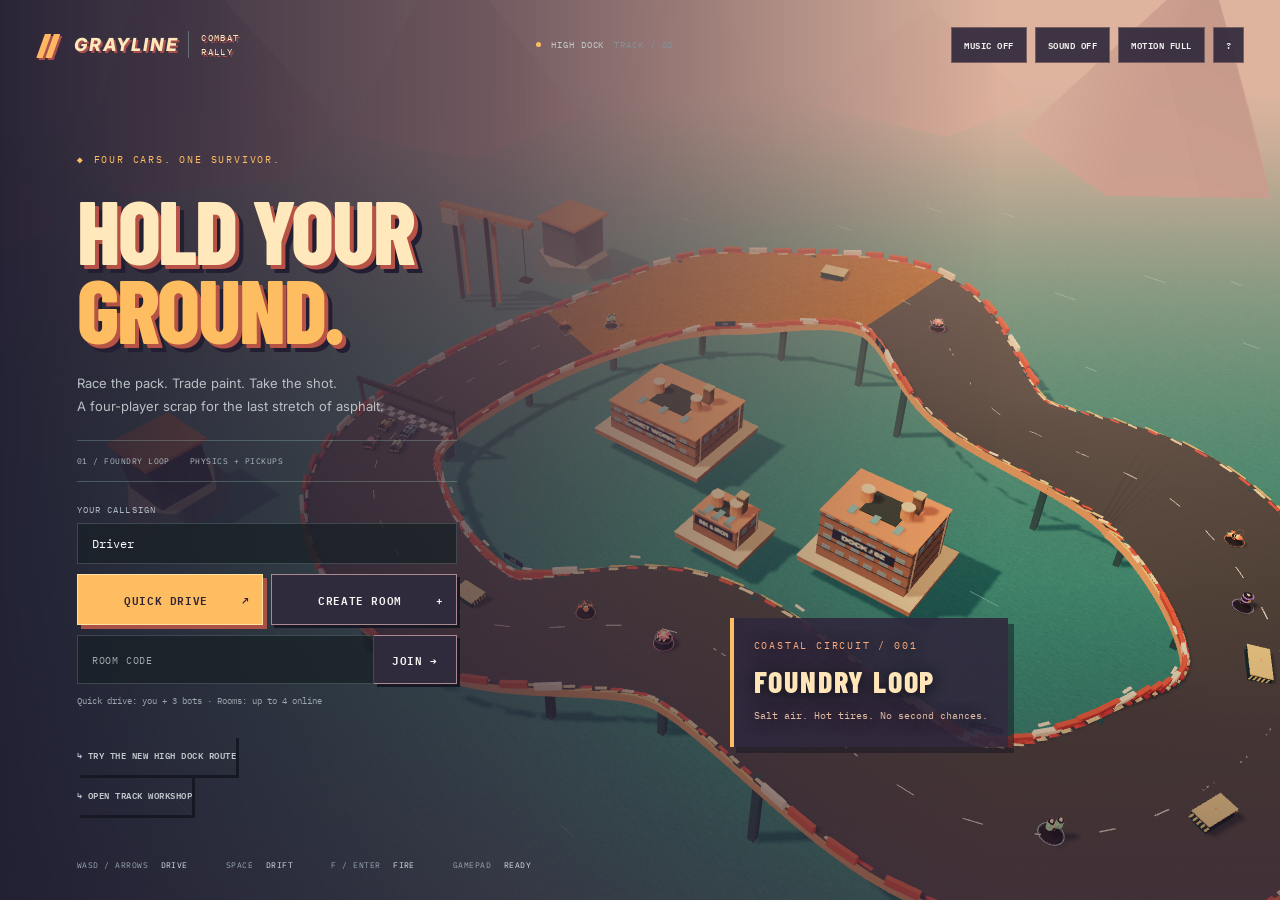
==== commit 2dc08c3b: "Add gravel zones and surface, corner, and collision camera feedback" ====
--- a/public/game/index.html
+++ b/public/game/index.html
@@ -4,7 +4,7 @@
 <section id="voicePanel" hidden aria-label="Room voice chat"><div class="eyebrow">ROOM VOICE</div><p id="voiceStatus" role="status">Join to hear the crew. Your microphone starts off.</p><div class="voice-actions"><button id="voiceJoin">JOIN VOICE</button><button id="voiceMic" hidden>MIC OFF · ENABLE</button><button id="voiceResume" hidden>ENABLE AUDIO</button><button id="voiceLeave" hidden>LEAVE VOICE</button></div><div id="voicePlayers"></div><p class="small">Live room audio · Not recorded<br>Headphones recommended. Voice needs a direct connection.</p></section><main id="garage"><section class="intro"><div class="eyebrow">FOUR CARS. ONE SURVIVOR.</div><h1>HOLD YOUR<br><em>GROUND.</em></h1><p class="lede">Race the pack. Trade paint. Take the shot.<br>A four-player scrap for the last stretch of asphalt.</p><div class="spec"><span>01 / FOUNDRY LOOP</span><span>PHYSICS + PICKUPS</span></div><label class="field-label" for="name">YOUR CALLSIGN</label><input id="name" maxlength="18" placeholder="Driver" value="Driver" autocomplete="nickname"><div class="primary-actions"><button id="practice" class="primary">QUICK DRIVE <span>↗</span></button><button id="host" class="secondary">CREATE ROOM <span>+</span></button></div><div class="join-row"><input id="roomCode" placeholder="ROOM CODE" maxlength="8" aria-label="Room code" autocomplete="off"><button id="join">JOIN →</button></div><p class="small">Quick drive: you + 3 bots · Rooms: up to 4 online</p><div id="status" role="status" aria-live="polite"></div><button id="newRoute" class="text-button">↳ TRY THE NEW HIGH DOCK ROUTE</button><br><button id="editorBtn" class="text-button">↳ OPEN TRACK WORKSHOP</button></section><div class="track-caption"><span class="cross">+</span><div><span class="eyebrow">COASTAL CIRCUIT / 001</span><h2>FOUNDRY LOOP</h2><p>Salt air. Hot tires. No second chances.</p></div></div><footer><span>WASD / ARROWS <b>DRIVE</b></span><span>SPACE <b>DRIFT</b></span><span>F / ENTER <b>FIRE</b></span><span>GAMEPAD <b>READY</b></span></footer></main>
 <section id="lobby" class="panel" hidden><div class="eyebrow">MULTIPLAYER PADDOCK</div><h2>GET THE CREW IN.</h2><p>Share this room. Empty seats become bots.<br>The host keeps this tab open and active during the race.</p><div class="room-ticket"><span>ROOM CODE</span><strong id="codeDisplay"></strong><button id="copy">COPY INVITE ↗</button></div><div id="roster"></div><button id="start" class="primary">START RACE →</button><p id="waiting" hidden>Waiting for the host to start…</p><button id="leave" class="text-button">LEAVE ROOM</button></section>
 <section id="hud" hidden><div id="drivers"></div><div class="race-top"><span id="roundLabel"></span><span id="netLabel"></span></div><div id="center"><div id="centerTag"></div><h2 id="centerTitle"></h2><p id="centerSub"></p><button id="again" class="primary" hidden>RACE AGAIN →</button></div><div id="intel" role="status"><b id="intelLabel"></b><span id="intelDetail"></span></div><div id="hitConfirm" role="status"></div><div id="toast" role="status"></div><div class="dashboard"><div class="speed"><strong id="speed">0</strong><span>KM/H</span><small id="tireStatus">TIRES READY</small><div class="speedbar"><i id="speedbar"></i></div></div><div class="weapon"><div id="weaponIcon" aria-hidden="true">◇</div><span class="eyebrow">PICKUP / <b id="ammo">—</b></span><strong id="weapon">NO WEAPON</strong><span id="weaponHint">Drive through a glowing crate</span></div><div class="drive-help">WASD <span>STEER / GAS</span><br>SPACE <span>DRIFT</span><br>F <span>FIRE</span> &nbsp; R <span>RECOVER −20 HP</span></div></div><canvas id="minimap" width="220" height="150" aria-label="Circuit minimap"></canvas><div id="touch" aria-label="Touch driving controls"><div class="steering-zone"><button data-key="ArrowLeft" aria-label="Steer left"><b>◀</b><span>LEFT</span></button><button data-key="ArrowRight" aria-label="Steer right"><b>▶</b><span>RIGHT</span></button></div><div class="pedal-zone"><button class="touch-brake" data-key="Space" aria-label="Drift"><b>Ⅱ</b><span>DRIFT</span></button><button class="touch-gas" data-key="ArrowUp" aria-label="Accelerate"><b>❯❯</b><span>GAS</span></button><button class="touch-fire" data-key="KeyF" aria-label="Fire weapon"><b>✛</b><span>FIRE</span></button><button class="touch-reverse" data-key="ArrowDown" aria-label="Reverse">REV</button></div></div></section>
-<section id="workshop" class="panel" hidden><div class="eyebrow">TRACK WORKSHOP / FOUNDRY LOOP</div><h2>BUILT BY HAND.</h2><p>Drag orange nodes to reshape the circuit. Select a node to edit its elevation, width and banking.<br>Your layout saves on this device and travels with rooms you host.</p><label>Road width <output id="widthValue"></output><input id="width" type="range" min="12" max="26" step="1"></label><label>Tire grip <output id="gripValue"></output><input id="grip" type="range" min="3" max="12" step=".2"></label><label>Engine force <output id="powerValue"></output><input id="power" type="range" min="12" max="26" step="1"></label><div class="terrain-controls"><label>Road node<select id="nodeSelect" aria-label="Road node"></select></label><label>Elevation <output id="nodeHeightValue"></output><input id="nodeHeight" type="range" min="0" max="20" step=".5"></label><label>Local road width <output id="nodeWidthValue"></output><input id="nodeWidth" type="range" min=".6" max="1.4" step=".05"></label><label>Banking / tilt <output id="nodeBankValue"></output><input id="nodeBank" type="range" min="-18" max="18" step="1"></label></div><label>Placement tool<select id="editTool"><option value="nodes">Move track nodes</option><option value="rocket">Place rocket pickup</option><option value="mine">Place mine pickup</option><option value="oil">Place oil pickup</option><option value="boost">Place boost pickup</option><option value="obstacle">Place solid road blockage</option><option value="block">Place concrete block</option><option value="erase">Remove pickup / block / blockage</option></select></label><p class="small">Placement: click the circuit. Concrete blocks are scenery. Road blockages have collision.<br>Export JSON to keep a portable checkpoint.</p><div class="primary-actions"><button id="saveTrack" class="primary">SAVE + DRIVE</button><button id="export">EXPORT</button></div><div class="primary-actions"><button id="importBtn">IMPORT JSON</button><button id="resetTrack">LOAD DEFAULT</button></div><input type="file" id="importFile" accept="application/json,.json" hidden><button id="closeEditor" class="text-button">BACK TO GARAGE</button><p id="editorStatus" role="status"></p></section>
+<section id="workshop" class="panel" hidden><div class="eyebrow">TRACK WORKSHOP / FOUNDRY LOOP</div><h2>BUILT BY HAND.</h2><p>Drag orange nodes to reshape the circuit. Select a node to edit its elevation, width, banking and surface.<br>Your layout saves on this device and travels with rooms you host.</p><label>Road width <output id="widthValue"></output><input id="width" type="range" min="12" max="26" step="1"></label><label>Tire grip <output id="gripValue"></output><input id="grip" type="range" min="3" max="12" step=".2"></label><label>Engine force <output id="powerValue"></output><input id="power" type="range" min="12" max="26" step="1"></label><div class="terrain-controls"><label>Road node<select id="nodeSelect" aria-label="Road node"></select></label><label>Elevation <output id="nodeHeightValue"></output><input id="nodeHeight" type="range" min="0" max="20" step=".5"></label><label>Local road width <output id="nodeWidthValue"></output><input id="nodeWidth" type="range" min=".6" max="1.4" step=".05"></label><label>Surface to next node<select id="nodeSurface"><option value="asphalt">Asphalt</option><option value="gravel">Gravel / off-road</option></select></label><label>Banking / tilt <output id="nodeBankValue"></output><input id="nodeBank" type="range" min="-18" max="18" step="1"></label></div><label>Placement tool<select id="editTool"><option value="nodes">Move track nodes</option><option value="rocket">Place rocket pickup</option><option value="mine">Place mine pickup</option><option value="oil">Place oil pickup</option><option value="boost">Place boost pickup</option><option value="obstacle">Place solid road blockage</option><option value="block">Place concrete block</option><option value="erase">Remove pickup / block / blockage</option></select></label><p class="small">Placement: click the circuit. Concrete blocks are scenery. Road blockages have collision.<br>Export JSON to keep a portable checkpoint.</p><div class="primary-actions"><button id="saveTrack" class="primary">SAVE + DRIVE</button><button id="export">EXPORT</button></div><div class="primary-actions"><button id="importBtn">IMPORT JSON</button><button id="resetTrack">LOAD DEFAULT</button></div><input type="file" id="importFile" accept="application/json,.json" hidden><button id="closeEditor" class="text-button">BACK TO GARAGE</button><p id="editorStatus" role="status"></p></section>
 <dialog id="helpDialog"><button id="closeHelp" class="close" aria-label="Close help">×</button><div class="eyebrow">DRIVER'S BRIEF</div><h2>SURVIVE THE PACK.</h2><p>Last car running wins 2 points. First to 6 wins the match. At 55 seconds, the leading surviving car wins the round.</p><p>Fall from an exposed edge, lose all 100 HP, or trail the leader by 68 metres for 3 seconds and you're out. Watch the next round and jump back in.</p><p>Weapon shapes identify pickups. Empty pads refill over 7 seconds. Watch for incoming-rocket alerts and confirmed-hit messages. Motion can be reduced with the top-bar switch.</p><p><b>DRIFT</b>Build speed above 36 km/h, then hold Space with gas and steer into the corner. Keep holding Space; steer into the slide to tighten it or countersteer to widen it. Release Space to regain grip. S / Down still brakes.</p><div class="help-grid"><p><b>DRIVE</b>WASD or arrow keys<br>S / Down: brake, then reverse<br>Space + steer: hold to drift<br>F / Enter: weapon<br>R: recover (−20 HP)</p><p><b>TOUCH</b>Hold LEFT / RIGHT to steer.<br>Hold GAS to accelerate.<br>Hold DRIFT with GAS and steer to slide. Release DRIFT to regain grip.<br>FIRE uses your pickup; REV reverses.</p><p><b>GAMEPAD</b>Left stick: steer<br>RT / A: accelerate<br>LT / B: reverse<br>X: drift · RB: fire</p><p><b>COMET / ROCKET</b>2 forward shots.<br>48 damage + impact.</p><p><b>SNAPJAW / MINE</b>2 rear charges.<br>55 damage + knockback.</p><p><b>INKSPILL / OIL</b>Leave a slick.<br>Rivals lose tire grip.</p><p><b>AFTERBURN / BOOST</b>2.4 seconds of thrust.<br>Save it for a straight.</p></div><p><b>MUSIC</b>Original synthesized C-minor funk at 96 BPM. Bass opens alone; drums, guitar and piano build patiently. Beethoven’s Fifth enters after 80 seconds, then swells every minute. The groove continues across rounds. Toggle MUSIC independently of engine and effects.</p><p class="small">Original prototype inspired by Mashed: Drive to Survive. No original game assets. Online play uses direct browser connections with a server relay fallback; network conditions affect response.</p></dialog>
 <script type="module" src="app.js"></script></body></html>
-
+
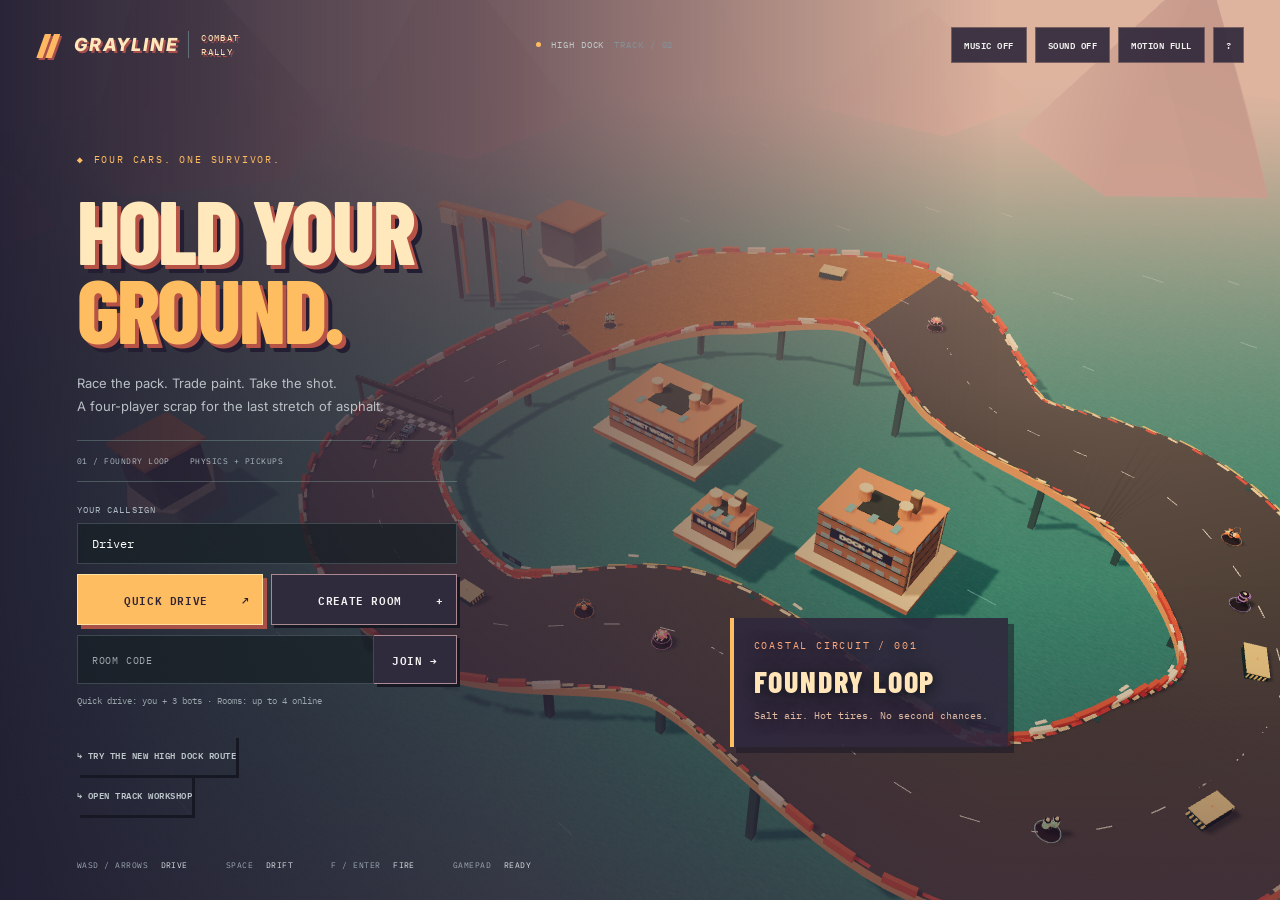
==== commit 9d954c57: "Extend rounds and give drivers time to recover from falling behind" ====
--- a/public/game/index.html
+++ b/public/game/index.html
@@ -5,6 +5,6 @@
 <section id="lobby" class="panel" hidden><div class="eyebrow">MULTIPLAYER PADDOCK</div><h2>GET THE CREW IN.</h2><p>Share this room. Empty seats become bots.<br>The host keeps this tab open and active during the race.</p><div class="room-ticket"><span>ROOM CODE</span><strong id="codeDisplay"></strong><button id="copy">COPY INVITE ↗</button></div><div id="roster"></div><button id="start" class="primary">START RACE →</button><p id="waiting" hidden>Waiting for the host to start…</p><button id="leave" class="text-button">LEAVE ROOM</button></section>
 <section id="hud" hidden><div id="drivers"></div><div class="race-top"><span id="roundLabel"></span><span id="netLabel"></span></div><div id="center"><div id="centerTag"></div><h2 id="centerTitle"></h2><p id="centerSub"></p><button id="again" class="primary" hidden>RACE AGAIN →</button></div><div id="intel" role="status"><b id="intelLabel"></b><span id="intelDetail"></span></div><div id="hitConfirm" role="status"></div><div id="toast" role="status"></div><div class="dashboard"><div class="speed"><strong id="speed">0</strong><span>KM/H</span><small id="tireStatus">TIRES READY</small><div class="speedbar"><i id="speedbar"></i></div></div><div class="weapon"><div id="weaponIcon" aria-hidden="true">◇</div><span class="eyebrow">PICKUP / <b id="ammo">—</b></span><strong id="weapon">NO WEAPON</strong><span id="weaponHint">Drive through a glowing crate</span></div><div class="drive-help">WASD <span>STEER / GAS</span><br>SPACE <span>DRIFT</span><br>F <span>FIRE</span> &nbsp; R <span>RECOVER −20 HP</span></div></div><canvas id="minimap" width="220" height="150" aria-label="Circuit minimap"></canvas><div id="touch" aria-label="Touch driving controls"><div class="steering-zone"><button data-key="ArrowLeft" aria-label="Steer left"><b>◀</b><span>LEFT</span></button><button data-key="ArrowRight" aria-label="Steer right"><b>▶</b><span>RIGHT</span></button></div><div class="pedal-zone"><button class="touch-brake" data-key="Space" aria-label="Drift"><b>Ⅱ</b><span>DRIFT</span></button><button class="touch-gas" data-key="ArrowUp" aria-label="Accelerate"><b>❯❯</b><span>GAS</span></button><button class="touch-fire" data-key="KeyF" aria-label="Fire weapon"><b>✛</b><span>FIRE</span></button><button class="touch-reverse" data-key="ArrowDown" aria-label="Reverse">REV</button></div></div></section>
 <section id="workshop" class="panel" hidden><div class="eyebrow">TRACK WORKSHOP / FOUNDRY LOOP</div><h2>BUILT BY HAND.</h2><p>Drag orange nodes to reshape the circuit. Select a node to edit its elevation, width, banking and surface.<br>Your layout saves on this device and travels with rooms you host.</p><label>Road width <output id="widthValue"></output><input id="width" type="range" min="12" max="26" step="1"></label><label>Tire grip <output id="gripValue"></output><input id="grip" type="range" min="3" max="12" step=".2"></label><label>Engine force <output id="powerValue"></output><input id="power" type="range" min="12" max="26" step="1"></label><div class="terrain-controls"><label>Road node<select id="nodeSelect" aria-label="Road node"></select></label><label>Elevation <output id="nodeHeightValue"></output><input id="nodeHeight" type="range" min="0" max="20" step=".5"></label><label>Local road width <output id="nodeWidthValue"></output><input id="nodeWidth" type="range" min=".6" max="1.4" step=".05"></label><label>Surface to next node<select id="nodeSurface"><option value="asphalt">Asphalt</option><option value="gravel">Gravel / off-road</option></select></label><label>Banking / tilt <output id="nodeBankValue"></output><input id="nodeBank" type="range" min="-18" max="18" step="1"></label></div><label>Placement tool<select id="editTool"><option value="nodes">Move track nodes</option><option value="rocket">Place rocket pickup</option><option value="mine">Place mine pickup</option><option value="oil">Place oil pickup</option><option value="boost">Place boost pickup</option><option value="obstacle">Place solid road blockage</option><option value="block">Place concrete block</option><option value="erase">Remove pickup / block / blockage</option></select></label><p class="small">Placement: click the circuit. Concrete blocks are scenery. Road blockages have collision.<br>Export JSON to keep a portable checkpoint.</p><div class="primary-actions"><button id="saveTrack" class="primary">SAVE + DRIVE</button><button id="export">EXPORT</button></div><div class="primary-actions"><button id="importBtn">IMPORT JSON</button><button id="resetTrack">LOAD DEFAULT</button></div><input type="file" id="importFile" accept="application/json,.json" hidden><button id="closeEditor" class="text-button">BACK TO GARAGE</button><p id="editorStatus" role="status"></p></section>
-<dialog id="helpDialog"><button id="closeHelp" class="close" aria-label="Close help">×</button><div class="eyebrow">DRIVER'S BRIEF</div><h2>SURVIVE THE PACK.</h2><p>Last car running wins 2 points. First to 6 wins the match. At 55 seconds, the leading surviving car wins the round.</p><p>Fall from an exposed edge, lose all 100 HP, or trail the leader by 68 metres for 3 seconds and you're out. Watch the next round and jump back in.</p><p>Weapon shapes identify pickups. Empty pads refill over 7 seconds. Watch for incoming-rocket alerts and confirmed-hit messages. Motion can be reduced with the top-bar switch.</p><p><b>DRIFT</b>Build speed above 36 km/h, then hold Space with gas and steer into the corner. Keep holding Space; steer into the slide to tighten it or countersteer to widen it. Release Space to regain grip. S / Down still brakes.</p><div class="help-grid"><p><b>DRIVE</b>WASD or arrow keys<br>S / Down: brake, then reverse<br>Space + steer: hold to drift<br>F / Enter: weapon<br>R: recover (−20 HP)</p><p><b>TOUCH</b>Hold LEFT / RIGHT to steer.<br>Hold GAS to accelerate.<br>Hold DRIFT with GAS and steer to slide. Release DRIFT to regain grip.<br>FIRE uses your pickup; REV reverses.</p><p><b>GAMEPAD</b>Left stick: steer<br>RT / A: accelerate<br>LT / B: reverse<br>X: drift · RB: fire</p><p><b>COMET / ROCKET</b>2 forward shots.<br>48 damage + impact.</p><p><b>SNAPJAW / MINE</b>2 rear charges.<br>55 damage + knockback.</p><p><b>INKSPILL / OIL</b>Leave a slick.<br>Rivals lose tire grip.</p><p><b>AFTERBURN / BOOST</b>2.4 seconds of thrust.<br>Save it for a straight.</p></div><p><b>MUSIC</b>Original synthesized C-minor funk at 96 BPM. Bass opens alone; drums, guitar and piano build patiently. Beethoven’s Fifth enters after 80 seconds, then swells every minute. The groove continues across rounds. Toggle MUSIC independently of engine and effects.</p><p class="small">Original prototype inspired by Mashed: Drive to Survive. No original game assets. Online play uses direct browser connections with a server relay fallback; network conditions affect response.</p></dialog>
+<dialog id="helpDialog"><button id="closeHelp" class="close" aria-label="Close help">×</button><div class="eyebrow">DRIVER'S BRIEF</div><h2>SURVIVE THE PACK.</h2><p>Last car running wins 2 points. First to 6 wins the match. At 120 seconds, the leading surviving car wins the round.</p><p>Fall from an exposed edge, lose all 100 HP, or after the first 45 seconds, trail the leader by 120 metres for 10 continuous seconds and you're out. Watch the next round and jump back in.</p><p>Weapon shapes identify pickups. Empty pads refill over 7 seconds. Watch for incoming-rocket alerts and confirmed-hit messages. Motion can be reduced with the top-bar switch.</p><p><b>DRIFT</b>Build speed above 36 km/h, then hold Space with gas and steer into the corner. Keep holding Space; steer into the slide to tighten it or countersteer to widen it. Release Space to regain grip. S / Down still brakes.</p><div class="help-grid"><p><b>DRIVE</b>WASD or arrow keys<br>S / Down: brake, then reverse<br>Space + steer: hold to drift<br>F / Enter: weapon<br>R: recover (−20 HP)</p><p><b>TOUCH</b>Hold LEFT / RIGHT to steer.<br>Hold GAS to accelerate.<br>Hold DRIFT with GAS and steer to slide. Release DRIFT to regain grip.<br>FIRE uses your pickup; REV reverses.</p><p><b>GAMEPAD</b>Left stick: steer<br>RT / A: accelerate<br>LT / B: reverse<br>X: drift · RB: fire</p><p><b>COMET / ROCKET</b>2 forward shots.<br>48 damage + impact.</p><p><b>SNAPJAW / MINE</b>2 rear charges.<br>55 damage + knockback.</p><p><b>INKSPILL / OIL</b>Leave a slick.<br>Rivals lose tire grip.</p><p><b>AFTERBURN / BOOST</b>2.4 seconds of thrust.<br>Save it for a straight.</p></div><p><b>MUSIC</b>Original synthesized C-minor funk at 96 BPM. Bass opens alone; drums, guitar and piano build patiently. Beethoven’s Fifth enters after 80 seconds, then swells every minute. The groove continues across rounds. Toggle MUSIC independently of engine and effects.</p><p class="small">Original prototype inspired by Mashed: Drive to Survive. No original game assets. Online play uses direct browser connections with a server relay fallback; network conditions affect response.</p></dialog>
 <script type="module" src="app.js"></script></body></html>
 
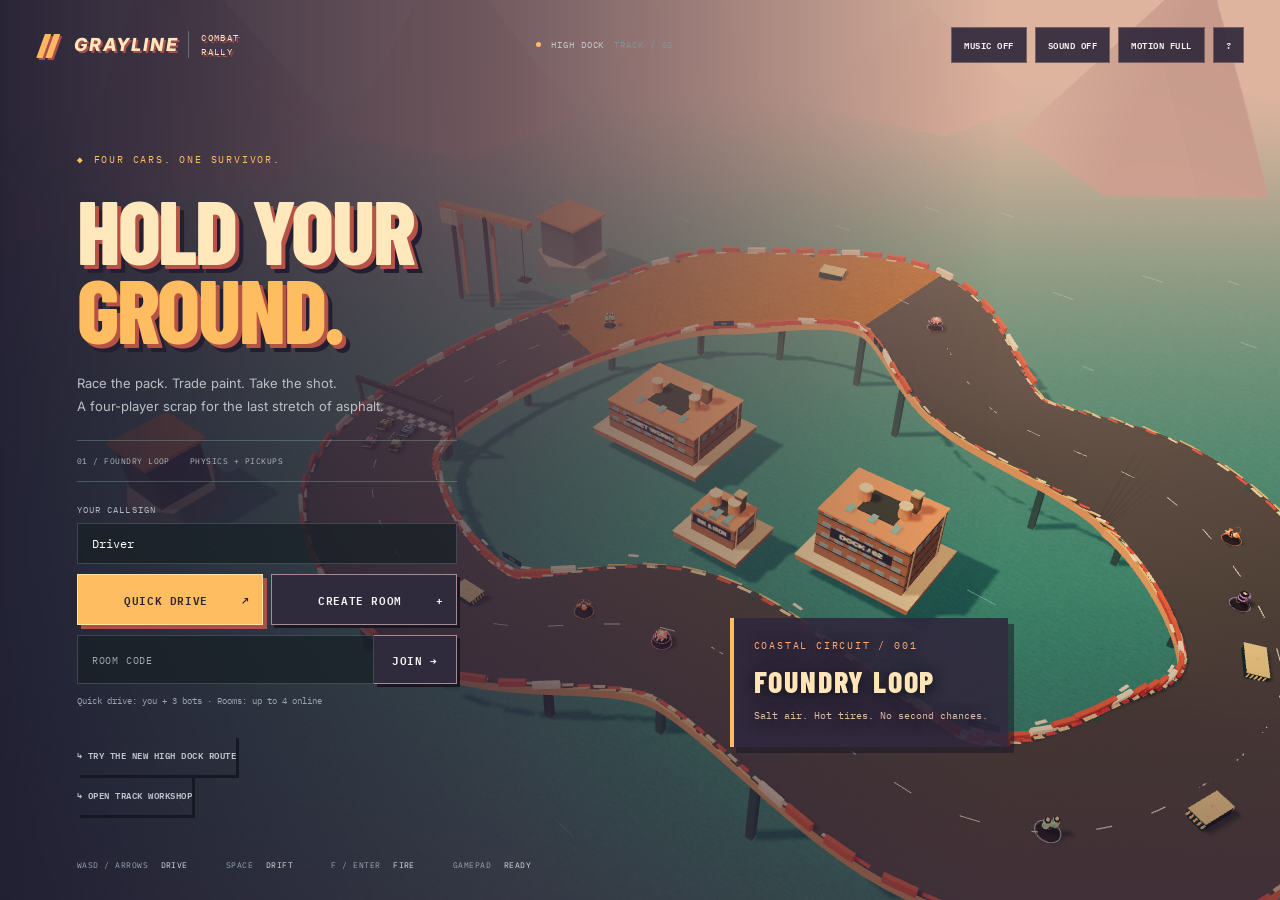
==== commit d0507fd9: "Integrate supplied 117 BPM race theme MIDI with all instrument parts" ====
--- a/public/game/index.html
+++ b/public/game/index.html
@@ -1,10 +1,10 @@
 <!doctype html><html lang="en"><head><meta charset="utf-8"><meta name="viewport" content="width=device-width,initial-scale=1,viewport-fit=cover"><meta name="theme-color" content="#161a1d"><title>GRAYLINE — Combat Rally</title><link rel="stylesheet" href="style.css"></head><body>
 <canvas id="world" aria-label="3D combat racing circuit"></canvas><div class="vignette"></div>
-<header><a class="brand" href="./index.html" aria-label="Grayline home"><span class="brand-icon">//</span> GRAYLINE<span class="brand-sub">COMBAT RALLY</span></a><div class="build-label"><i></i> HIGH DOCK <span>TRACK / 02</span></div><div class="top-actions"><button id="voiceButton" hidden aria-expanded="false" aria-controls="voicePanel">VOICE</button><button id="music" title="Original C minor funk soundtrack" aria-pressed="false">MUSIC OFF</button><button id="sound" title="Toggle sound">SOUND OFF</button><button id="motion" title="Toggle reduced camera and impact motion" aria-pressed="false">MOTION FULL</button><button id="help">?</button><button id="menuBtn" hidden>MENU</button></div></header>
+<header><a class="brand" href="./index.html" aria-label="Grayline home"><span class="brand-icon">//</span> GRAYLINE<span class="brand-sub">COMBAT RALLY</span></a><div class="build-label"><i></i> HIGH DOCK <span>TRACK / 02</span></div><div class="top-actions"><button id="voiceButton" hidden aria-expanded="false" aria-controls="voicePanel">VOICE</button><button id="music" title="Race theme v2 · 117 BPM · C minor" aria-pressed="false">MUSIC OFF</button><button id="sound" title="Toggle sound">SOUND OFF</button><button id="motion" title="Toggle reduced camera and impact motion" aria-pressed="false">MOTION FULL</button><button id="help">?</button><button id="menuBtn" hidden>MENU</button></div></header>
 <section id="voicePanel" hidden aria-label="Room voice chat"><div class="eyebrow">ROOM VOICE</div><p id="voiceStatus" role="status">Join to hear the crew. Your microphone starts off.</p><div class="voice-actions"><button id="voiceJoin">JOIN VOICE</button><button id="voiceMic" hidden>MIC OFF · ENABLE</button><button id="voiceResume" hidden>ENABLE AUDIO</button><button id="voiceLeave" hidden>LEAVE VOICE</button></div><div id="voicePlayers"></div><p class="small">Live room audio · Not recorded<br>Headphones recommended. Voice needs a direct connection.</p></section><main id="garage"><section class="intro"><div class="eyebrow">FOUR CARS. ONE SURVIVOR.</div><h1>HOLD YOUR<br><em>GROUND.</em></h1><p class="lede">Race the pack. Trade paint. Take the shot.<br>A four-player scrap for the last stretch of asphalt.</p><div class="spec"><span>01 / FOUNDRY LOOP</span><span>PHYSICS + PICKUPS</span></div><label class="field-label" for="name">YOUR CALLSIGN</label><input id="name" maxlength="18" placeholder="Driver" value="Driver" autocomplete="nickname"><div class="primary-actions"><button id="practice" class="primary">QUICK DRIVE <span>↗</span></button><button id="host" class="secondary">CREATE ROOM <span>+</span></button></div><div class="join-row"><input id="roomCode" placeholder="ROOM CODE" maxlength="8" aria-label="Room code" autocomplete="off"><button id="join">JOIN →</button></div><p class="small">Quick drive: you + 3 bots · Rooms: up to 4 online</p><div id="status" role="status" aria-live="polite"></div><button id="newRoute" class="text-button">↳ TRY THE NEW HIGH DOCK ROUTE</button><br><button id="editorBtn" class="text-button">↳ OPEN TRACK WORKSHOP</button></section><div class="track-caption"><span class="cross">+</span><div><span class="eyebrow">COASTAL CIRCUIT / 001</span><h2>FOUNDRY LOOP</h2><p>Salt air. Hot tires. No second chances.</p></div></div><footer><span>WASD / ARROWS <b>DRIVE</b></span><span>SPACE <b>DRIFT</b></span><span>F / ENTER <b>FIRE</b></span><span>GAMEPAD <b>READY</b></span></footer></main>
 <section id="lobby" class="panel" hidden><div class="eyebrow">MULTIPLAYER PADDOCK</div><h2>GET THE CREW IN.</h2><p>Share this room. Empty seats become bots.<br>The host keeps this tab open and active during the race.</p><div class="room-ticket"><span>ROOM CODE</span><strong id="codeDisplay"></strong><button id="copy">COPY INVITE ↗</button></div><div id="roster"></div><button id="start" class="primary">START RACE →</button><p id="waiting" hidden>Waiting for the host to start…</p><button id="leave" class="text-button">LEAVE ROOM</button></section>
 <section id="hud" hidden><div id="drivers"></div><div class="race-top"><span id="roundLabel"></span><span id="netLabel"></span></div><div id="center"><div id="centerTag"></div><h2 id="centerTitle"></h2><p id="centerSub"></p><button id="again" class="primary" hidden>RACE AGAIN →</button></div><div id="intel" role="status"><b id="intelLabel"></b><span id="intelDetail"></span></div><div id="hitConfirm" role="status"></div><div id="toast" role="status"></div><div class="dashboard"><div class="speed"><strong id="speed">0</strong><span>KM/H</span><small id="tireStatus">TIRES READY</small><div class="speedbar"><i id="speedbar"></i></div></div><div class="weapon"><div id="weaponIcon" aria-hidden="true">◇</div><span class="eyebrow">PICKUP / <b id="ammo">—</b></span><strong id="weapon">NO WEAPON</strong><span id="weaponHint">Drive through a glowing crate</span></div><div class="drive-help">WASD <span>STEER / GAS</span><br>SPACE <span>DRIFT</span><br>F <span>FIRE</span> &nbsp; R <span>RECOVER −20 HP</span></div></div><canvas id="minimap" width="220" height="150" aria-label="Circuit minimap"></canvas><div id="touch" aria-label="Touch driving controls"><div class="steering-zone"><button data-key="ArrowLeft" aria-label="Steer left"><b>◀</b><span>LEFT</span></button><button data-key="ArrowRight" aria-label="Steer right"><b>▶</b><span>RIGHT</span></button></div><div class="pedal-zone"><button class="touch-brake" data-key="Space" aria-label="Drift"><b>Ⅱ</b><span>DRIFT</span></button><button class="touch-gas" data-key="ArrowUp" aria-label="Accelerate"><b>❯❯</b><span>GAS</span></button><button class="touch-fire" data-key="KeyF" aria-label="Fire weapon"><b>✛</b><span>FIRE</span></button><button class="touch-reverse" data-key="ArrowDown" aria-label="Reverse">REV</button></div></div></section>
 <section id="workshop" class="panel" hidden><div class="eyebrow">TRACK WORKSHOP / FOUNDRY LOOP</div><h2>BUILT BY HAND.</h2><p>Drag orange nodes to reshape the circuit. Select a node to edit its elevation, width, banking and surface.<br>Your layout saves on this device and travels with rooms you host.</p><label>Road width <output id="widthValue"></output><input id="width" type="range" min="12" max="26" step="1"></label><label>Tire grip <output id="gripValue"></output><input id="grip" type="range" min="3" max="12" step=".2"></label><label>Engine force <output id="powerValue"></output><input id="power" type="range" min="12" max="26" step="1"></label><div class="terrain-controls"><label>Road node<select id="nodeSelect" aria-label="Road node"></select></label><label>Elevation <output id="nodeHeightValue"></output><input id="nodeHeight" type="range" min="0" max="20" step=".5"></label><label>Local road width <output id="nodeWidthValue"></output><input id="nodeWidth" type="range" min=".6" max="1.4" step=".05"></label><label>Surface to next node<select id="nodeSurface"><option value="asphalt">Asphalt</option><option value="gravel">Gravel / off-road</option></select></label><label>Banking / tilt <output id="nodeBankValue"></output><input id="nodeBank" type="range" min="-18" max="18" step="1"></label></div><label>Placement tool<select id="editTool"><option value="nodes">Move track nodes</option><option value="rocket">Place rocket pickup</option><option value="mine">Place mine pickup</option><option value="oil">Place oil pickup</option><option value="boost">Place boost pickup</option><option value="obstacle">Place solid road blockage</option><option value="block">Place concrete block</option><option value="erase">Remove pickup / block / blockage</option></select></label><p class="small">Placement: click the circuit. Concrete blocks are scenery. Road blockages have collision.<br>Export JSON to keep a portable checkpoint.</p><div class="primary-actions"><button id="saveTrack" class="primary">SAVE + DRIVE</button><button id="export">EXPORT</button></div><div class="primary-actions"><button id="importBtn">IMPORT JSON</button><button id="resetTrack">LOAD DEFAULT</button></div><input type="file" id="importFile" accept="application/json,.json" hidden><button id="closeEditor" class="text-button">BACK TO GARAGE</button><p id="editorStatus" role="status"></p></section>
-<dialog id="helpDialog"><button id="closeHelp" class="close" aria-label="Close help">×</button><div class="eyebrow">DRIVER'S BRIEF</div><h2>SURVIVE THE PACK.</h2><p>Last car running wins 2 points. First to 6 wins the match. At 120 seconds, the leading surviving car wins the round.</p><p>Fall from an exposed edge, lose all 100 HP, or after the first 45 seconds, trail the leader by 120 metres for 10 continuous seconds and you're out. Watch the next round and jump back in.</p><p>Weapon shapes identify pickups. Empty pads refill over 7 seconds. Watch for incoming-rocket alerts and confirmed-hit messages. Motion can be reduced with the top-bar switch.</p><p><b>DRIFT</b>Build speed above 36 km/h, then hold Space with gas and steer into the corner. Keep holding Space; steer into the slide to tighten it or countersteer to widen it. Release Space to regain grip. S / Down still brakes.</p><div class="help-grid"><p><b>DRIVE</b>WASD or arrow keys<br>S / Down: brake, then reverse<br>Space + steer: hold to drift<br>F / Enter: weapon<br>R: recover (−20 HP)</p><p><b>TOUCH</b>Hold LEFT / RIGHT to steer.<br>Hold GAS to accelerate.<br>Hold DRIFT with GAS and steer to slide. Release DRIFT to regain grip.<br>FIRE uses your pickup; REV reverses.</p><p><b>GAMEPAD</b>Left stick: steer<br>RT / A: accelerate<br>LT / B: reverse<br>X: drift · RB: fire</p><p><b>COMET / ROCKET</b>2 forward shots.<br>48 damage + impact.</p><p><b>SNAPJAW / MINE</b>2 rear charges.<br>55 damage + knockback.</p><p><b>INKSPILL / OIL</b>Leave a slick.<br>Rivals lose tire grip.</p><p><b>AFTERBURN / BOOST</b>2.4 seconds of thrust.<br>Save it for a straight.</p></div><p><b>MUSIC</b>Original synthesized C-minor funk at 96 BPM. Bass opens alone; drums, guitar and piano build patiently. Beethoven’s Fifth enters after 80 seconds, then swells every minute. The groove continues across rounds. Toggle MUSIC independently of engine and effects.</p><p class="small">Original prototype inspired by Mashed: Drive to Survive. No original game assets. Online play uses direct browser connections with a server relay fallback; network conditions affect response.</p></dialog>
+<dialog id="helpDialog"><button id="closeHelp" class="close" aria-label="Close help">×</button><div class="eyebrow">DRIVER'S BRIEF</div><h2>SURVIVE THE PACK.</h2><p>Last car running wins 2 points. First to 6 wins the match. At 120 seconds, the leading surviving car wins the round.</p><p>Fall from an exposed edge, lose all 100 HP, or after the first 45 seconds, trail the leader by 120 metres for 10 continuous seconds and you're out. Watch the next round and jump back in.</p><p>Music: Grayline race theme v2 · 117 BPM · C minor. Enable MUSIC in the top bar to hear the supplied MIDI arrangement.<br>Weapon shapes identify pickups. Empty pads refill over 7 seconds. Watch for incoming-rocket alerts and confirmed-hit messages. Motion can be reduced with the top-bar switch.</p><p><b>DRIFT</b>Build speed above 36 km/h, then hold Space with gas and steer into the corner. Keep holding Space; steer into the slide to tighten it or countersteer to widen it. Release Space to regain grip. S / Down still brakes.</p><div class="help-grid"><p><b>DRIVE</b>WASD or arrow keys<br>S / Down: brake, then reverse<br>Space + steer: hold to drift<br>F / Enter: weapon<br>R: recover (−20 HP)</p><p><b>TOUCH</b>Hold LEFT / RIGHT to steer.<br>Hold GAS to accelerate.<br>Hold DRIFT with GAS and steer to slide. Release DRIFT to regain grip.<br>FIRE uses your pickup; REV reverses.</p><p><b>GAMEPAD</b>Left stick: steer<br>RT / A: accelerate<br>LT / B: reverse<br>X: drift · RB: fire</p><p><b>COMET / ROCKET</b>2 forward shots.<br>48 damage + impact.</p><p><b>SNAPJAW / MINE</b>2 rear charges.<br>55 damage + knockback.</p><p><b>INKSPILL / OIL</b>Leave a slick.<br>Rivals lose tire grip.</p><p><b>AFTERBURN / BOOST</b>2.4 seconds of thrust.<br>Save it for a straight.</p></div><p><b>MUSIC</b>Original synthesized C-minor funk at 96 BPM. Bass opens alone; drums, guitar and piano build patiently. Beethoven’s Fifth enters after 80 seconds, then swells every minute. The groove continues across rounds. Toggle MUSIC independently of engine and effects.</p><p class="small">Original prototype inspired by Mashed: Drive to Survive. No original game assets. Online play uses direct browser connections with a server relay fallback; network conditions affect response.</p></dialog>
 <script type="module" src="app.js"></script></body></html>
 
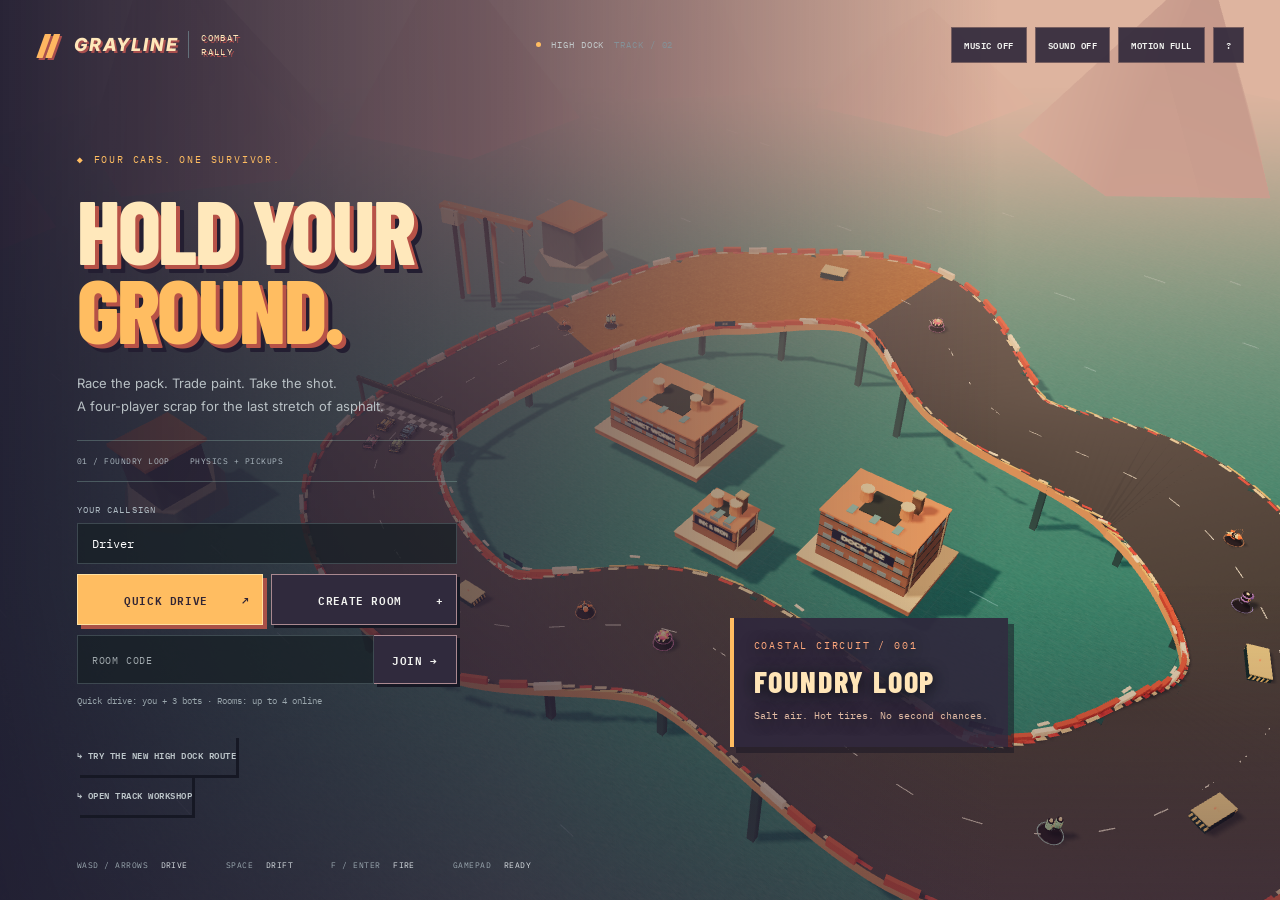
==== commit dc56f695: "Add opt-in phone tilt steering and preserve silent bars in MIDI playback" ====
--- a/public/game/index.html
+++ b/public/game/index.html
@@ -3,8 +3,8 @@
 <header><a class="brand" href="./index.html" aria-label="Grayline home"><span class="brand-icon">//</span> GRAYLINE<span class="brand-sub">COMBAT RALLY</span></a><div class="build-label"><i></i> HIGH DOCK <span>TRACK / 02</span></div><div class="top-actions"><button id="voiceButton" hidden aria-expanded="false" aria-controls="voicePanel">VOICE</button><button id="music" title="Race theme v2 · 117 BPM · C minor" aria-pressed="false">MUSIC OFF</button><button id="sound" title="Toggle sound">SOUND OFF</button><button id="motion" title="Toggle reduced camera and impact motion" aria-pressed="false">MOTION FULL</button><button id="help">?</button><button id="menuBtn" hidden>MENU</button></div></header>
 <section id="voicePanel" hidden aria-label="Room voice chat"><div class="eyebrow">ROOM VOICE</div><p id="voiceStatus" role="status">Join to hear the crew. Your microphone starts off.</p><div class="voice-actions"><button id="voiceJoin">JOIN VOICE</button><button id="voiceMic" hidden>MIC OFF · ENABLE</button><button id="voiceResume" hidden>ENABLE AUDIO</button><button id="voiceLeave" hidden>LEAVE VOICE</button></div><div id="voicePlayers"></div><p class="small">Live room audio · Not recorded<br>Headphones recommended. Voice needs a direct connection.</p></section><main id="garage"><section class="intro"><div class="eyebrow">FOUR CARS. ONE SURVIVOR.</div><h1>HOLD YOUR<br><em>GROUND.</em></h1><p class="lede">Race the pack. Trade paint. Take the shot.<br>A four-player scrap for the last stretch of asphalt.</p><div class="spec"><span>01 / FOUNDRY LOOP</span><span>PHYSICS + PICKUPS</span></div><label class="field-label" for="name">YOUR CALLSIGN</label><input id="name" maxlength="18" placeholder="Driver" value="Driver" autocomplete="nickname"><div class="primary-actions"><button id="practice" class="primary">QUICK DRIVE <span>↗</span></button><button id="host" class="secondary">CREATE ROOM <span>+</span></button></div><div class="join-row"><input id="roomCode" placeholder="ROOM CODE" maxlength="8" aria-label="Room code" autocomplete="off"><button id="join">JOIN →</button></div><p class="small">Quick drive: you + 3 bots · Rooms: up to 4 online</p><div id="status" role="status" aria-live="polite"></div><button id="newRoute" class="text-button">↳ TRY THE NEW HIGH DOCK ROUTE</button><br><button id="editorBtn" class="text-button">↳ OPEN TRACK WORKSHOP</button></section><div class="track-caption"><span class="cross">+</span><div><span class="eyebrow">COASTAL CIRCUIT / 001</span><h2>FOUNDRY LOOP</h2><p>Salt air. Hot tires. No second chances.</p></div></div><footer><span>WASD / ARROWS <b>DRIVE</b></span><span>SPACE <b>DRIFT</b></span><span>F / ENTER <b>FIRE</b></span><span>GAMEPAD <b>READY</b></span></footer></main>
 <section id="lobby" class="panel" hidden><div class="eyebrow">MULTIPLAYER PADDOCK</div><h2>GET THE CREW IN.</h2><p>Share this room. Empty seats become bots.<br>The host keeps this tab open and active during the race.</p><div class="room-ticket"><span>ROOM CODE</span><strong id="codeDisplay"></strong><button id="copy">COPY INVITE ↗</button></div><div id="roster"></div><button id="start" class="primary">START RACE →</button><p id="waiting" hidden>Waiting for the host to start…</p><button id="leave" class="text-button">LEAVE ROOM</button></section>
-<section id="hud" hidden><div id="drivers"></div><div class="race-top"><span id="roundLabel"></span><span id="netLabel"></span></div><div id="center"><div id="centerTag"></div><h2 id="centerTitle"></h2><p id="centerSub"></p><button id="again" class="primary" hidden>RACE AGAIN →</button></div><div id="intel" role="status"><b id="intelLabel"></b><span id="intelDetail"></span></div><div id="hitConfirm" role="status"></div><div id="toast" role="status"></div><div class="dashboard"><div class="speed"><strong id="speed">0</strong><span>KM/H</span><small id="tireStatus">TIRES READY</small><div class="speedbar"><i id="speedbar"></i></div></div><div class="weapon"><div id="weaponIcon" aria-hidden="true">◇</div><span class="eyebrow">PICKUP / <b id="ammo">—</b></span><strong id="weapon">NO WEAPON</strong><span id="weaponHint">Drive through a glowing crate</span></div><div class="drive-help">WASD <span>STEER / GAS</span><br>SPACE <span>DRIFT</span><br>F <span>FIRE</span> &nbsp; R <span>RECOVER −20 HP</span></div></div><canvas id="minimap" width="220" height="150" aria-label="Circuit minimap"></canvas><div id="touch" aria-label="Touch driving controls"><div class="steering-zone"><button data-key="ArrowLeft" aria-label="Steer left"><b>◀</b><span>LEFT</span></button><button data-key="ArrowRight" aria-label="Steer right"><b>▶</b><span>RIGHT</span></button></div><div class="pedal-zone"><button class="touch-brake" data-key="Space" aria-label="Drift"><b>Ⅱ</b><span>DRIFT</span></button><button class="touch-gas" data-key="ArrowUp" aria-label="Accelerate"><b>❯❯</b><span>GAS</span></button><button class="touch-fire" data-key="KeyF" aria-label="Fire weapon"><b>✛</b><span>FIRE</span></button><button class="touch-reverse" data-key="ArrowDown" aria-label="Reverse">REV</button></div></div></section>
+<section id="hud" hidden><div id="drivers"></div><div class="race-top"><span id="roundLabel"></span><span id="netLabel"></span></div><div id="center"><div id="centerTag"></div><h2 id="centerTitle"></h2><p id="centerSub"></p><button id="again" class="primary" hidden>RACE AGAIN →</button></div><div id="intel" role="status"><b id="intelLabel"></b><span id="intelDetail"></span></div><div id="hitConfirm" role="status"></div><div id="toast" role="status"></div><div class="dashboard"><div class="speed"><strong id="speed">0</strong><span>KM/H</span><small id="tireStatus">TIRES READY</small><div class="speedbar"><i id="speedbar"></i></div></div><div class="weapon"><div id="weaponIcon" aria-hidden="true">◇</div><span class="eyebrow">PICKUP / <b id="ammo">—</b></span><strong id="weapon">NO WEAPON</strong><span id="weaponHint">Drive through a glowing crate</span></div><div class="drive-help">WASD <span>STEER / GAS</span><br>SPACE <span>DRIFT</span><br>F <span>FIRE</span> &nbsp; R <span>RECOVER −20 HP</span></div></div><canvas id="minimap" width="220" height="150" aria-label="Circuit minimap"></canvas><div id="tiltControls"><div class="tilt-actions"><button id="tiltToggle" aria-pressed="false">TILT OFF</button><button id="tiltCenter" hidden>CENTER</button></div><div class="tilt-meter" aria-hidden="true"><i id="tiltNeedle"></i></div><p id="tiltStatus" role="status">Tap TILT to steer with your phone.</p></div><div id="touch" aria-label="Touch driving controls"><div class="steering-zone"><button data-key="ArrowLeft" aria-label="Steer left"><b>◀</b><span>LEFT</span></button><button data-key="ArrowRight" aria-label="Steer right"><b>▶</b><span>RIGHT</span></button></div><div class="pedal-zone"><button class="touch-brake" data-key="Space" aria-label="Drift"><b>Ⅱ</b><span>DRIFT</span></button><button class="touch-gas" data-key="ArrowUp" aria-label="Accelerate"><b>❯❯</b><span>GAS</span></button><button class="touch-fire" data-key="KeyF" aria-label="Fire weapon"><b>✛</b><span>FIRE</span></button><button class="touch-reverse" data-key="ArrowDown" aria-label="Reverse">REV</button></div></div></section>
 <section id="workshop" class="panel" hidden><div class="eyebrow">TRACK WORKSHOP / FOUNDRY LOOP</div><h2>BUILT BY HAND.</h2><p>Drag orange nodes to reshape the circuit. Select a node to edit its elevation, width, banking and surface.<br>Your layout saves on this device and travels with rooms you host.</p><label>Road width <output id="widthValue"></output><input id="width" type="range" min="12" max="26" step="1"></label><label>Tire grip <output id="gripValue"></output><input id="grip" type="range" min="3" max="12" step=".2"></label><label>Engine force <output id="powerValue"></output><input id="power" type="range" min="12" max="26" step="1"></label><div class="terrain-controls"><label>Road node<select id="nodeSelect" aria-label="Road node"></select></label><label>Elevation <output id="nodeHeightValue"></output><input id="nodeHeight" type="range" min="0" max="20" step=".5"></label><label>Local road width <output id="nodeWidthValue"></output><input id="nodeWidth" type="range" min=".6" max="1.4" step=".05"></label><label>Surface to next node<select id="nodeSurface"><option value="asphalt">Asphalt</option><option value="gravel">Gravel / off-road</option></select></label><label>Banking / tilt <output id="nodeBankValue"></output><input id="nodeBank" type="range" min="-18" max="18" step="1"></label></div><label>Placement tool<select id="editTool"><option value="nodes">Move track nodes</option><option value="rocket">Place rocket pickup</option><option value="mine">Place mine pickup</option><option value="oil">Place oil pickup</option><option value="boost">Place boost pickup</option><option value="obstacle">Place solid road blockage</option><option value="block">Place concrete block</option><option value="erase">Remove pickup / block / blockage</option></select></label><p class="small">Placement: click the circuit. Concrete blocks are scenery. Road blockages have collision.<br>Export JSON to keep a portable checkpoint.</p><div class="primary-actions"><button id="saveTrack" class="primary">SAVE + DRIVE</button><button id="export">EXPORT</button></div><div class="primary-actions"><button id="importBtn">IMPORT JSON</button><button id="resetTrack">LOAD DEFAULT</button></div><input type="file" id="importFile" accept="application/json,.json" hidden><button id="closeEditor" class="text-button">BACK TO GARAGE</button><p id="editorStatus" role="status"></p></section>
-<dialog id="helpDialog"><button id="closeHelp" class="close" aria-label="Close help">×</button><div class="eyebrow">DRIVER'S BRIEF</div><h2>SURVIVE THE PACK.</h2><p>Last car running wins 2 points. First to 6 wins the match. At 120 seconds, the leading surviving car wins the round.</p><p>Fall from an exposed edge, lose all 100 HP, or after the first 45 seconds, trail the leader by 120 metres for 10 continuous seconds and you're out. Watch the next round and jump back in.</p><p>Music: Grayline race theme v2 · 117 BPM · C minor. Enable MUSIC in the top bar to hear the supplied MIDI arrangement.<br>Weapon shapes identify pickups. Empty pads refill over 7 seconds. Watch for incoming-rocket alerts and confirmed-hit messages. Motion can be reduced with the top-bar switch.</p><p><b>DRIFT</b>Build speed above 36 km/h, then hold Space with gas and steer into the corner. Keep holding Space; steer into the slide to tighten it or countersteer to widen it. Release Space to regain grip. S / Down still brakes.</p><div class="help-grid"><p><b>DRIVE</b>WASD or arrow keys<br>S / Down: brake, then reverse<br>Space + steer: hold to drift<br>F / Enter: weapon<br>R: recover (−20 HP)</p><p><b>TOUCH</b>Hold LEFT / RIGHT to steer.<br>Hold GAS to accelerate.<br>Hold DRIFT with GAS and steer to slide. Release DRIFT to regain grip.<br>FIRE uses your pickup; REV reverses.</p><p><b>GAMEPAD</b>Left stick: steer<br>RT / A: accelerate<br>LT / B: reverse<br>X: drift · RB: fire</p><p><b>COMET / ROCKET</b>2 forward shots.<br>48 damage + impact.</p><p><b>SNAPJAW / MINE</b>2 rear charges.<br>55 damage + knockback.</p><p><b>INKSPILL / OIL</b>Leave a slick.<br>Rivals lose tire grip.</p><p><b>AFTERBURN / BOOST</b>2.4 seconds of thrust.<br>Save it for a straight.</p></div><p><b>MUSIC</b>Original synthesized C-minor funk at 96 BPM. Bass opens alone; drums, guitar and piano build patiently. Beethoven’s Fifth enters after 80 seconds, then swells every minute. The groove continues across rounds. Toggle MUSIC independently of engine and effects.</p><p class="small">Original prototype inspired by Mashed: Drive to Survive. No original game assets. Online play uses direct browser connections with a server relay fallback; network conditions affect response.</p></dialog>
+<dialog id="helpDialog"><button id="closeHelp" class="close" aria-label="Close help">×</button><div class="eyebrow">DRIVER'S BRIEF</div><h2>SURVIVE THE PACK.</h2><p>Last car running wins 2 points. First to 6 wins the match. At 120 seconds, the leading surviving car wins the round.</p><p>Fall from an exposed edge, lose all 100 HP, or after the first 45 seconds, trail the leader by 120 metres for 10 continuous seconds and you're out. Watch the next round and jump back in.</p><p>Music: Grayline race theme v2 · 117 BPM · C minor. Enable MUSIC in the top bar to hear the supplied MIDI arrangement.<br>Weapon shapes identify pickups. Empty pads refill over 7 seconds. Watch for incoming-rocket alerts and confirmed-hit messages. Motion can be reduced with the top-bar switch.</p><p><b>PHONE TILT</b>Tap TILT during a race and allow motion access if asked. Hold the phone in your driving position while it centers, then tilt left or right and hold GAS. CENTER recalibrates; the arrow buttons still work.<br><br><b>DRIFT</b>Build speed above 36 km/h, then hold Space with gas and steer into the corner. Keep holding Space; steer into the slide to tighten it or countersteer to widen it. Release Space to regain grip. S / Down still brakes.</p><div class="help-grid"><p><b>DRIVE</b>WASD or arrow keys<br>S / Down: brake, then reverse<br>Space + steer: hold to drift<br>F / Enter: weapon<br>R: recover (−20 HP)</p><p><b>TOUCH</b>Hold LEFT / RIGHT to steer.<br>Hold GAS to accelerate.<br>Hold DRIFT with GAS and steer to slide. Release DRIFT to regain grip.<br>FIRE uses your pickup; REV reverses.</p><p><b>GAMEPAD</b>Left stick: steer<br>RT / A: accelerate<br>LT / B: reverse<br>X: drift · RB: fire</p><p><b>COMET / ROCKET</b>2 forward shots.<br>48 damage + impact.</p><p><b>SNAPJAW / MINE</b>2 rear charges.<br>55 damage + knockback.</p><p><b>INKSPILL / OIL</b>Leave a slick.<br>Rivals lose tire grip.</p><p><b>AFTERBURN / BOOST</b>2.4 seconds of thrust.<br>Save it for a straight.</p></div><p><b>MUSIC</b>Original synthesized C-minor funk at 96 BPM. Bass opens alone; drums, guitar and piano build patiently. Beethoven’s Fifth enters after 80 seconds, then swells every minute. The groove continues across rounds. Toggle MUSIC independently of engine and effects.</p><p class="small">Original prototype inspired by Mashed: Drive to Survive. No original game assets. Online play uses direct browser connections with a server relay fallback; network conditions affect response.</p></dialog>
 <script type="module" src="app.js"></script></body></html>
 
--- a/public/game/style.css
+++ b/public/game/style.css
@@ -6,13 +6,13 @@
 @media(pointer:coarse){body.playing #touch{display:flex}.dashboard{bottom:95px}#minimap{bottom:95px}}
 
 #voicePanel{position:fixed;right:32px;top:76px;width:330px;max-width:calc(100vw - 32px);max-height:65vh;overflow:auto;padding:20px;background:#182329f5;border:1px solid #64747c;z-index:30;box-shadow:0 12px 40px #0006}#voicePanel p{font-size:12px;line-height:1.6}#voicePanel button{font-size:10px;padding:10px}.voice-actions{display:flex;gap:6px;flex-wrap:wrap}.voice-player{display:flex;justify-content:space-between;align-items:center;gap:8px;font-size:11px;margin-top:10px}.voice-player span{overflow-wrap:anywhere}#voiceMic[aria-pressed=true]{background:#b6dd77;color:#182329}@media(max-width:650px){#voicePanel{right:16px;top:70px}.top-actions{gap:4px}.top-actions button{padding:8px;font-size:9px}}
-
+
 
 .race-top span{background:#17262bbf;padding:6px 10px;border-radius:2px}
-
+
 
 #tireStatus{display:block;font:8px "IBM Plex Mono",monospace;color:#e3c18b;margin-top:5px;letter-spacing:1px}
-
+
 /* Art pass 03 — coastal print palette, bold silhouettes and readable combat cards. */
 :root{--accent:#ffc66d;--dim:#b8d6d2;color:#fff1d4;background:#153e49}
 button{border:1px solid #a6c9c280;background:#173946;border-radius:3px;box-shadow:0 3px 0 #102c36;font-weight:600}button:hover{background:#295866}button.primary{color:#173441;background:#ffc66d;border-color:#ffe3a4;box-shadow:0 4px 0 #b16a46}.top-actions button{background:#153846db;box-shadow:none}.brand{color:#fff1d4}.brand-icon{color:#ffba6a}.vignette{background:linear-gradient(90deg,#102e3ff0,#163e4bab 35%,transparent 72%),linear-gradient(0deg,#143b4888,transparent 30%)}body.playing .vignette{background:linear-gradient(0deg,#103342b8,transparent 21%,transparent 85%,#10334266)}body.critical.playing .vignette{box-shadow:inset 0 0 80px #fa65554d}
@@ -21,9 +21,9 @@
 .dashboard{bottom:26px;gap:22px}.speed strong{font-weight:900;font-style:italic;text-shadow:3px 3px 0 #123847}.speedbar{height:5px;background:#90b4b23d;border-radius:3px;overflow:hidden}.weapon{position:relative;border:1px solid var(--weapon,#fff0cd);border-left:5px solid var(--weapon,#fff0cd);padding:12px 16px 12px 67px;background:#123746e8;min-width:285px;box-shadow:4px 4px 0 #0a263466;transform:skew(-3deg);border-radius:4px}.weapon strong{font-weight:900;color:var(--weapon,#fff0cd);font-size:30px;letter-spacing:.07em}.weapon .eyebrow{color:#e2e1c4;font-size:8px}.weapon>span:last-child{font-size:8px;color:#c5ded6}.weapon #weaponIcon{position:absolute;left:14px;top:23px;font:900 42px/1 var(--display);color:var(--weapon,#fff0cd);text-shadow:2px 2px 0 #0c2732}.drive-help{font-size:8px;color:#ffebc7}#toast{border:1px solid #ffd597;background:#183c49ed;border-radius:3px;color:#ffe8b7;box-shadow:3px 3px 0 #102d37}#minimap{background:#133947cc;border:2px solid #82bdb383;border-radius:6px}
 #intel{position:absolute;top:194px;left:50%;transform:translateX(-50%);padding:9px 18px;background:#173e4ae8;border:1px solid #ffda93;border-left:5px solid #ffda93;display:grid;gap:3px;text-align:center;border-radius:3px;pointer-events:none}#intel b{font:800 21px var(--display);letter-spacing:.08em;color:#ffe1aa}#intel span{font:9px var(--mono);color:#e7e6cc}#intel[data-kind=danger]{border-color:#ff8c78;background:#542f3bee}#intel[data-kind=danger] b{color:#ffb39b}#hitConfirm{position:absolute;top:34%;left:50%;transform:translateX(-50%) rotate(-3deg);font:900 30px var(--display);color:#ffedb6;text-shadow:3px 3px 0 #173544;letter-spacing:.04em;pointer-events:none}#hitConfirm:not(:empty):before{content:'✦ ';color:#ff956b}#hitConfirm:empty{display:none}#centerTitle{color:#fff0d1;text-shadow:4px 5px 0 #173746}#centerTag{color:#ffca82}.panel,dialog{background:#153846f5;border-color:#84b9af;border-radius:4px}.panel h2,dialog h2{color:#ffe4b4}.room-ticket{background:#102e39;border-color:#8db4a9}#voicePanel{background:#153846f5;border-color:#80b6aa}.reduced-motion *, .reduced-motion *:before{animation:none!important;transition:none!important}
 @media(max-width:850px){.weapon{min-width:235px;padding-left:55px}.weapon strong{font-size:24px}.weapon #weaponIcon{left:10px;font-size:34px}#motion{font-size:8px!important}.top-actions{gap:4px}}
-@media(max-width:600px){#drivers{top:69px}.driver{padding:7px 5px}.race-top{top:149px}#intel{top:184px;min-width:190px;padding:7px 10px}#intel b{font-size:18px}#intel span{font-size:8px}.weapon{min-width:205px;max-width:calc(100vw - 135px);padding:9px 10px 9px 45px}.weapon strong{font-size:21px}.weapon #weaponIcon{font-size:30px;left:9px}.weapon>span:last-child{font-size:7px}.dashboard{bottom:96px;gap:12px}.speed{min-width:88px}.top-actions button{padding:7px 6px}#sound,#motion{font-size:7px!important}#hitConfirm{font-size:24px;top:38%}.build-label{display:none}}
-@media(max-width:600px){body.playing .brand,body:has(#voiceButton:not([hidden])) .brand{font-size:0;gap:0;min-width:28px}.weapon>span:last-child{max-width:235px;line-height:1.5}.top-actions{margin-left:auto}}
-.driver-top span{min-width:0;flex:1}.driver-top b{white-space:nowrap;flex-shrink:0;margin-left:5px}@media(max-width:600px){.driver-top b{font-size:14px;margin-left:3px}.driver-top span{font-size:8px}.driver small{white-space:nowrap;overflow:hidden;text-overflow:ellipsis}}
+@media(max-width:600px){#drivers{top:69px}.driver{padding:7px 5px}.race-top{top:149px}#intel{top:184px;min-width:190px;padding:7px 10px}#intel b{font-size:18px}#intel span{font-size:8px}.weapon{min-width:205px;max-width:calc(100vw - 135px);padding:9px 10px 9px 45px}.weapon strong{font-size:21px}.weapon #weaponIcon{font-size:30px;left:9px}.weapon>span:last-child{font-size:7px}.dashboard{bottom:96px;gap:12px}.speed{min-width:88px}.top-actions button{padding:7px 6px}#sound,#motion{font-size:7px!important}#hitConfirm{font-size:24px;top:38%}.build-label{display:none}}
+@media(max-width:600px){body.playing .brand,body:has(#voiceButton:not([hidden])) .brand{font-size:0;gap:0;min-width:28px}.weapon>span:last-child{max-width:235px;line-height:1.5}.top-actions{margin-left:auto}}
+.driver-top span{min-width:0;flex:1}.driver-top b{white-space:nowrap;flex-shrink:0;margin-left:5px}@media(max-width:600px){.driver-top b{font-size:14px;margin-left:3px}.driver-top span{font-size:8px}.driver small{white-space:nowrap;overflow:hidden;text-overflow:ellipsis}}
 /* Thumb controls: independent pointer capture supports steering + gas + fire. */
 #touch{bottom:max(14px,env(safe-area-inset-bottom));left:max(18px,env(safe-area-inset-left));right:max(18px,env(safe-area-inset-right));align-items:flex-end;z-index:8}
 #touch .pedal-zone{display:block;position:relative;width:190px;height:202px}
@@ -38,12 +38,12 @@
 #touch .touch-reverse{width:46px;height:46px;left:14px;bottom:0;font-size:9px}
 @media(max-width:600px),(pointer:coarse){body.playing .dashboard{bottom:225px;left:18px;gap:12px}body.playing #minimap{bottom:240px;width:105px;height:72px}body.playing #toast{bottom:205px}.drive-help{display:none}}
 @media(max-height:500px) and (orientation:landscape){header{top:10px;left:18px;right:18px}.brand-sub,.build-label{display:none}#drivers{top:48px;left:180px;right:220px}.driver{padding:5px}.driver-top b{font-size:14px}.driver small{display:none}.race-top{top:112px;left:190px;right:220px}.dashboard{bottom:14px!important;left:185px!important;gap:12px}.speed strong{font-size:36px}.speed{min-width:60px}.speedbar{width:65px}.weapon{min-width:100px;padding-left:12px}.weapon strong{font-size:20px}.weapon>span:last-child,#minimap{display:none}#intel{top:140px}#touch .pedal-zone{height:190px}#centerTitle{font-size:44px}#toast{bottom:78px!important}}
-@media(max-width:380px){#touch .pedal-zone{width:175px}#touch{left:12px;right:12px}}
-@media(max-height:500px) and (max-width:1000px){body.playing #touch{display:flex}}
-@media(max-width:600px) and (orientation:portrait){body.playing #minimap{top:185px;bottom:auto;right:16px;width:90px;height:61px}}
+@media(max-width:380px){#touch .pedal-zone{width:175px}#touch{left:12px;right:12px}}
+@media(max-height:500px) and (max-width:1000px){body.playing #touch{display:flex}}
+@media(max-width:600px) and (orientation:portrait){body.playing #minimap{top:185px;bottom:auto;right:16px;width:90px;height:61px}}
 
 #touch .steering-zone{display:flex;gap:8px;padding-bottom:9px}#touch .steering-zone button{position:relative;width:66px;height:76px;border-radius:22px;background:#153d4be6}#touch .steering-zone button.held{background:#ffbd75;color:#163848}@media(max-width:380px){#touch .steering-zone{gap:6px}#touch .steering-zone button{width:58px;height:72px}}
-@media(max-width:600px){#music{font-size:7px!important}.top-actions{gap:3px}header{left:10px;right:10px}.top-actions button{padding:7px 4px}}
+@media(max-width:600px){#music{font-size:7px!important}.top-actions{gap:3px}header{left:10px;right:10px}.top-actions button{padding:7px 4px}}
 /* Retro motor-club print: sun-faded amber, violet asphalt, hard-edged panels. */
 :root{--accent:#ffbd61;--dim:#c1aebe;color:#ffe8bb;background:#292435}
 button{border-radius:0;background:#302a3d;border-color:#aa8990;box-shadow:3px 3px 0 #161824}button:hover{background:#554052}button.primary{background:#ffbd61;color:#302434;border-color:#ffe1a1;box-shadow:4px 4px 0 #aa5147}
@@ -51,4 +51,13 @@
 h1{text-shadow:4px 4px 0 #b75247,8px 8px 0 #231e31}h1 em{color:#ffbd61}.vignette{background:linear-gradient(90deg,#211e32f5,#35283d9e 40%,transparent 78%),linear-gradient(0deg,#3e2a4088,transparent 35%)}body.playing .vignette{background:linear-gradient(0deg,#211d32aa,transparent 21%,transparent 84%,#211d3255)}
 .driver{background:#292536e8;border-radius:0;box-shadow:3px 3px #13132188;border-bottom:2px solid #796679}.race-top span{background:#30283de8;border-radius:0}.weapon{background:#292538ed;border-radius:0;box-shadow:5px 5px #17162388}.speed strong{text-shadow:3px 3px #a94d48}.speedbar{border-radius:0}.track-caption{background:#30283de8;border-color:#ffbc60;box-shadow:6px 6px #19172588}.track-caption p{color:#e3bca4}
 #minimap{background:#30283dcc;border-color:#d79b76;border-radius:0}#centerTitle{text-shadow:4px 4px #803e4d,7px 7px #252036}.panel,dialog,#voicePanel{background:#2c263bed;border-color:#c29487;border-radius:0}#intel{background:#30283de8;border-radius:0}.room-ticket{background:#221e32}#toast{background:#30283ded;border-radius:0}
-#touch button{background:#342e45eb;border-color:#e6bb9799}#touch .touch-gas{background:#edaa57ed;color:#2e2437}#touch button.held{background:#ffd18c;color:#292236}
+#touch button{background:#342e45eb;border-color:#e6bb9799}#touch .touch-gas{background:#edaa57ed;color:#2e2437}#touch button.held{background:#ffd18c;color:#292236}
+
+/* Tilt sits above the left thumb buttons, away from the pedals and race HUD. */
+#tiltControls{display:none;position:absolute;left:max(18px,env(safe-area-inset-left));bottom:112px;width:142px;z-index:9;pointer-events:auto}
+.tilt-actions{display:flex;gap:5px}#tiltControls button{font:9px var(--mono);min-height:38px;padding:8px;border:1px solid #e6bb9799;background:#342e45eb;touch-action:manipulation}#tiltToggle[aria-pressed="true"]{background:#edaa57;color:#292236}
+#tiltStatus{font:9px/1.4 var(--mono);margin:6px 0 0;color:#fff0d1;text-shadow:0 1px 3px #000}
+.tilt-meter{height:4px;width:110px;margin:7px auto;background:#ffffff30;border-radius:3px;position:relative}.tilt-meter i{display:block;width:8px;height:8px;position:absolute;left:51px;top:-2px;border-radius:50%;background:#ffd18c}
+@media(max-width:600px),(pointer:coarse){body.playing #tiltControls{display:block}}
+@media(max-height:500px) and (max-width:1000px){body.playing #tiltControls{display:block;bottom:112px}}
+@media(max-width:380px){#tiltControls{left:12px;width:124px}#tiltControls button{font-size:8px;padding:7px}}
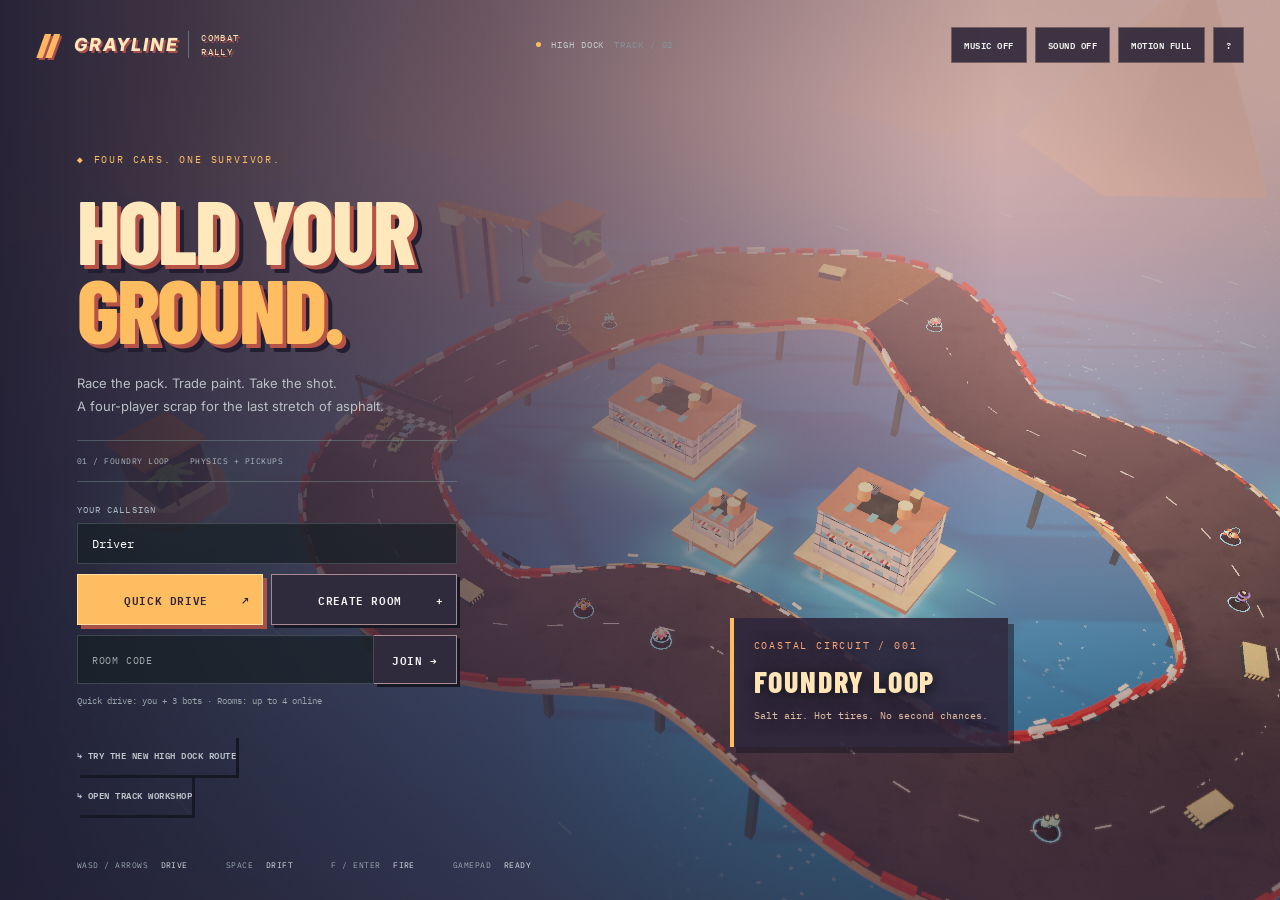
==== commit 41cbf03e: "gameplay: bank drift charge and activate boost with E" ====
--- a/public/game/index.html
+++ b/public/game/index.html
@@ -3,8 +3,8 @@
 <header><a class="brand" href="./index.html" aria-label="Grayline home"><span class="brand-icon">//</span> GRAYLINE<span class="brand-sub">COMBAT RALLY</span></a><div class="build-label"><i></i> HIGH DOCK <span>TRACK / 02</span></div><div class="top-actions"><button id="voiceButton" hidden aria-expanded="false" aria-controls="voicePanel">VOICE</button><button id="music" title="Race theme v2 · 117 BPM · C minor" aria-pressed="false">MUSIC OFF</button><button id="sound" title="Toggle sound">SOUND OFF</button><button id="motion" title="Toggle reduced camera and impact motion" aria-pressed="false">MOTION FULL</button><button id="help">?</button><button id="menuBtn" hidden>MENU</button></div></header>
 <section id="voicePanel" hidden aria-label="Room voice chat"><div class="eyebrow">ROOM VOICE</div><p id="voiceStatus" role="status">Join to hear the crew. Your microphone starts off.</p><div class="voice-actions"><button id="voiceJoin">JOIN VOICE</button><button id="voiceMic" hidden>MIC OFF · ENABLE</button><button id="voiceResume" hidden>ENABLE AUDIO</button><button id="voiceLeave" hidden>LEAVE VOICE</button></div><div id="voicePlayers"></div><p class="small">Live room audio · Not recorded<br>Headphones recommended. Voice needs a direct connection.</p></section><main id="garage"><section class="intro"><div class="eyebrow">FOUR CARS. ONE SURVIVOR.</div><h1>HOLD YOUR<br><em>GROUND.</em></h1><p class="lede">Race the pack. Trade paint. Take the shot.<br>A four-player scrap for the last stretch of asphalt.</p><div class="spec"><span>01 / FOUNDRY LOOP</span><span>PHYSICS + PICKUPS</span></div><label class="field-label" for="name">YOUR CALLSIGN</label><input id="name" maxlength="18" placeholder="Driver" value="Driver" autocomplete="nickname"><div class="primary-actions"><button id="practice" class="primary">QUICK DRIVE <span>↗</span></button><button id="host" class="secondary">CREATE ROOM <span>+</span></button></div><div class="join-row"><input id="roomCode" placeholder="ROOM CODE" maxlength="8" aria-label="Room code" autocomplete="off"><button id="join">JOIN →</button></div><p class="small">Quick drive: you + 3 bots · Rooms: up to 4 online</p><div id="status" role="status" aria-live="polite"></div><button id="newRoute" class="text-button">↳ TRY THE NEW HIGH DOCK ROUTE</button><br><button id="editorBtn" class="text-button">↳ OPEN TRACK WORKSHOP</button></section><div class="track-caption"><span class="cross">+</span><div><span class="eyebrow">COASTAL CIRCUIT / 001</span><h2>FOUNDRY LOOP</h2><p>Salt air. Hot tires. No second chances.</p></div></div><footer><span>WASD / ARROWS <b>DRIVE</b></span><span>SPACE <b>DRIFT</b></span><span>F / ENTER <b>FIRE</b></span><span>GAMEPAD <b>READY</b></span></footer></main>
 <section id="lobby" class="panel" hidden><div class="eyebrow">MULTIPLAYER PADDOCK</div><h2>GET THE CREW IN.</h2><p>Share this room. Empty seats become bots.<br>The host keeps this tab open and active during the race.</p><div class="room-ticket"><span>ROOM CODE</span><strong id="codeDisplay"></strong><button id="copy">COPY INVITE ↗</button></div><div id="roster"></div><button id="start" class="primary">START RACE →</button><p id="waiting" hidden>Waiting for the host to start…</p><button id="leave" class="text-button">LEAVE ROOM</button></section>
-<section id="hud" hidden><div id="drivers"></div><div class="race-top"><span id="roundLabel"></span><span id="netLabel"></span></div><div id="center"><div id="centerTag"></div><h2 id="centerTitle"></h2><p id="centerSub"></p><button id="again" class="primary" hidden>RACE AGAIN →</button></div><div id="intel" role="status"><b id="intelLabel"></b><span id="intelDetail"></span></div><div id="hitConfirm" role="status"></div><div id="toast" role="status"></div><div class="dashboard"><div class="speed"><strong id="speed">0</strong><span>KM/H</span><small id="tireStatus">TIRES READY</small><div class="speedbar"><i id="speedbar"></i></div></div><div class="weapon"><div id="weaponIcon" aria-hidden="true">◇</div><span class="eyebrow">PICKUP / <b id="ammo">—</b></span><strong id="weapon">NO WEAPON</strong><span id="weaponHint">Drive through a glowing crate</span></div><div class="drive-help">WASD <span>STEER / GAS</span><br>SPACE <span>DRIFT</span><br>F <span>FIRE</span> &nbsp; R <span>RECOVER −20 HP</span></div></div><canvas id="minimap" width="220" height="150" aria-label="Circuit minimap"></canvas><div id="tiltControls"><div class="tilt-actions"><button id="tiltToggle" aria-pressed="false">TILT OFF</button><button id="tiltCenter" hidden>CENTER</button></div><div class="tilt-meter" aria-hidden="true"><i id="tiltNeedle"></i></div><p id="tiltStatus" role="status">Tap TILT to steer with your phone.</p></div><div id="touch" aria-label="Touch driving controls"><div class="steering-zone"><button data-key="ArrowLeft" aria-label="Steer left"><b>◀</b><span>LEFT</span></button><button data-key="ArrowRight" aria-label="Steer right"><b>▶</b><span>RIGHT</span></button></div><div class="pedal-zone"><button class="touch-brake" data-key="Space" aria-label="Drift"><b>Ⅱ</b><span>DRIFT</span></button><button class="touch-gas" data-key="ArrowUp" aria-label="Accelerate"><b>❯❯</b><span>GAS</span></button><button class="touch-fire" data-key="KeyF" aria-label="Fire weapon"><b>✛</b><span>FIRE</span></button><button class="touch-reverse" data-key="ArrowDown" aria-label="Reverse">REV</button></div></div></section>
+<section id="hud" hidden><div id="drivers"></div><div class="race-top"><span id="roundLabel"></span><span id="netLabel"></span></div><div id="center"><div id="centerTag"></div><h2 id="centerTitle"></h2><p id="centerSub"></p><button id="again" class="primary" hidden>RACE AGAIN →</button></div><div id="intel" role="status"><b id="intelLabel"></b><span id="intelDetail"></span></div><div id="hitConfirm" role="status"></div><div id="toast" role="status"></div><div class="dashboard"><div class="speed"><strong id="speed">0</strong><span>KM/H</span><small id="tireStatus">TIRES READY</small><div class="speedbar"><i id="speedbar"></i></div><div id="boostPanel" data-ready="false"><label id="boostLabel" for="boostMeter">DRIFT BOOST · 0%</label><progress id="boostMeter" max="100" value="0"></progress></div></div><div class="weapon"><div id="weaponIcon" aria-hidden="true">◇</div><span class="eyebrow">PICKUP / <b id="ammo">—</b></span><strong id="weapon">NO WEAPON</strong><span id="weaponHint">Drive through a glowing crate</span></div><div class="drive-help">WASD <span>STEER / GAS</span><br>SPACE <span>DRIFT</span><br>E <span>BOOST</span><br>F <span>FIRE</span> &nbsp; R <span>RECOVER −20 HP</span></div></div><canvas id="minimap" width="220" height="150" aria-label="Circuit minimap"></canvas><div id="tiltControls"><div class="tilt-actions"><button id="tiltToggle" aria-pressed="false">TILT OFF</button><button id="tiltCenter" hidden>CENTER</button></div><div class="tilt-meter" aria-hidden="true"><i id="tiltNeedle"></i></div><p id="tiltStatus" role="status">Tap TILT to steer with your phone.</p></div><div id="touch" aria-label="Touch driving controls"><div class="steering-zone"><button data-key="ArrowLeft" aria-label="Steer left"><b>◀</b><span>LEFT</span></button><button data-key="ArrowRight" aria-label="Steer right"><b>▶</b><span>RIGHT</span></button></div><div class="pedal-zone"><button class="touch-brake" data-key="Space" aria-label="Drift"><b>Ⅱ</b><span>DRIFT</span></button><button class="touch-gas" data-key="ArrowUp" aria-label="Accelerate"><b>❯❯</b><span>GAS</span></button><button class="touch-fire" data-key="KeyF" aria-label="Fire weapon"><b>✛</b><span>FIRE</span></button><button id="touchBoost" class="touch-boost" data-key="KeyE" aria-label="Boost charging"><b>⚡</b><span>BOOST</span></button><button class="touch-reverse" data-key="ArrowDown" aria-label="Reverse">REV</button></div></div></section>
 <section id="workshop" class="panel" hidden><div class="eyebrow">TRACK WORKSHOP / FOUNDRY LOOP</div><h2>BUILT BY HAND.</h2><p>Drag orange nodes to reshape the circuit. Select a node to edit its elevation, width, banking and surface.<br>Your layout saves on this device and travels with rooms you host.</p><label>Road width <output id="widthValue"></output><input id="width" type="range" min="12" max="26" step="1"></label><label>Tire grip <output id="gripValue"></output><input id="grip" type="range" min="3" max="12" step=".2"></label><label>Engine force <output id="powerValue"></output><input id="power" type="range" min="12" max="26" step="1"></label><div class="terrain-controls"><label>Road node<select id="nodeSelect" aria-label="Road node"></select></label><label>Elevation <output id="nodeHeightValue"></output><input id="nodeHeight" type="range" min="0" max="20" step=".5"></label><label>Local road width <output id="nodeWidthValue"></output><input id="nodeWidth" type="range" min=".6" max="1.4" step=".05"></label><label>Surface to next node<select id="nodeSurface"><option value="asphalt">Asphalt</option><option value="gravel">Gravel / off-road</option></select></label><label>Banking / tilt <output id="nodeBankValue"></output><input id="nodeBank" type="range" min="-18" max="18" step="1"></label></div><label>Placement tool<select id="editTool"><option value="nodes">Move track nodes</option><option value="rocket">Place rocket pickup</option><option value="mine">Place mine pickup</option><option value="oil">Place oil pickup</option><option value="boost">Place boost pickup</option><option value="obstacle">Place solid road blockage</option><option value="block">Place concrete block</option><option value="erase">Remove pickup / block / blockage</option></select></label><p class="small">Placement: click the circuit. Concrete blocks are scenery. Road blockages have collision.<br>Export JSON to keep a portable checkpoint.</p><div class="primary-actions"><button id="saveTrack" class="primary">SAVE + DRIVE</button><button id="export">EXPORT</button></div><div class="primary-actions"><button id="importBtn">IMPORT JSON</button><button id="resetTrack">LOAD DEFAULT</button></div><input type="file" id="importFile" accept="application/json,.json" hidden><button id="closeEditor" class="text-button">BACK TO GARAGE</button><p id="editorStatus" role="status"></p></section>
-<dialog id="helpDialog"><button id="closeHelp" class="close" aria-label="Close help">×</button><div class="eyebrow">DRIVER'S BRIEF</div><h2>SURVIVE THE PACK.</h2><p>Last car running wins 2 points. First to 6 wins the match. At 120 seconds, the leading surviving car wins the round.</p><p>Fall from an exposed edge, lose all 100 HP, or after the first 45 seconds, trail the leader by 120 metres for 10 continuous seconds and you're out. Watch the next round and jump back in.</p><p>Music: Grayline race theme v2 · 117 BPM · C minor. Enable MUSIC in the top bar to hear the supplied MIDI arrangement.<br>Weapon shapes identify pickups. Empty pads refill over 7 seconds. Watch for incoming-rocket alerts and confirmed-hit messages. Motion can be reduced with the top-bar switch.</p><p><b>PHONE TILT</b>Tap TILT during a race and allow motion access if asked. Hold the phone in your driving position while it centers, then tilt left or right and hold GAS. CENTER recalibrates; the arrow buttons still work.<br><br><b>DRIFT</b>Build speed above 36 km/h, then hold Space with gas and steer into the corner. Keep holding Space; steer into the slide to tighten it or countersteer to widen it. Release Space to regain grip. S / Down still brakes.</p><div class="help-grid"><p><b>DRIVE</b>WASD or arrow keys<br>S / Down: brake, then reverse<br>Space + steer: hold to drift<br>F / Enter: weapon<br>R: recover (−20 HP)</p><p><b>TOUCH</b>Hold LEFT / RIGHT to steer.<br>Hold GAS to accelerate.<br>Hold DRIFT with GAS and steer to slide. Release DRIFT to regain grip.<br>FIRE uses your pickup; REV reverses.</p><p><b>GAMEPAD</b>Left stick: steer<br>RT / A: accelerate<br>LT / B: reverse<br>X: drift · RB: fire</p><p><b>COMET / ROCKET</b>2 forward shots.<br>48 damage + impact.</p><p><b>SNAPJAW / MINE</b>2 rear charges.<br>55 damage + knockback.</p><p><b>INKSPILL / OIL</b>Leave a slick.<br>Rivals lose tire grip.</p><p><b>AFTERBURN / BOOST</b>2.4 seconds of thrust.<br>Save it for a straight.</p></div><p><b>MUSIC</b>Original synthesized C-minor funk at 96 BPM. Bass opens alone; drums, guitar and piano build patiently. Beethoven’s Fifth enters after 80 seconds, then swells every minute. The groove continues across rounds. Toggle MUSIC independently of engine and effects.</p><p class="small">Original prototype inspired by Mashed: Drive to Survive. No original game assets. Online play uses direct browser connections with a server relay fallback; network conditions affect response.</p></dialog>
+<dialog id="helpDialog"><button id="closeHelp" class="close" aria-label="Close help">×</button><div class="eyebrow">DRIVER'S BRIEF</div><h2>SURVIVE THE PACK.</h2><p>Last car running wins 2 points. First to 6 wins the match. At 120 seconds, the leading surviving car wins the round.</p><p>Fall from an exposed edge, lose all 100 HP, or after the first 45 seconds, trail the leader by 120 metres for 10 continuous seconds and you're out. Watch the next round and jump back in.</p><p>Music: Grayline race theme v2 · 117 BPM · C minor. Enable MUSIC in the top bar to hear the supplied MIDI arrangement.<br>Weapon shapes identify pickups. Empty pads refill over 7 seconds. Watch for incoming-rocket alerts and confirmed-hit messages. Motion can be reduced with the top-bar switch.</p><p><b>PHONE TILT</b>Tap TILT during a race and allow motion access if asked. Hold the phone in your driving position while it centers, then tilt left or right and hold GAS. CENTER recalibrates; the arrow buttons still work.<br><br><b>DRIFT</b>Build speed above 36 km/h, then hold Space with gas and steer into the corner. Keep holding Space; steer into the slide to tighten it or countersteer to widen it. Release Space to regain grip. Six seconds of powered drifting fills the boost meter. Press E, LB or the BOOST touch button when full for 2.4 seconds of thrust. Charge is retained between corners and resets each round. Boosting cannot refill the meter. S / Down still brakes.</p><div class="help-grid"><p><b>DRIVE</b>WASD or arrow keys<br>S / Down: brake, then reverse<br>Space + steer: hold to drift<br>F / Enter: weapon<br>E: charged drift boost<br>R: recover (−20 HP)</p><p><b>TOUCH</b>Hold LEFT / RIGHT to steer.<br>Hold GAS to accelerate.<br>Hold DRIFT with GAS and steer to slide. Release DRIFT to regain grip.<br>FIRE uses your pickup; REV reverses.</p><p><b>GAMEPAD</b>Left stick: steer<br>RT / A: accelerate<br>LT / B: reverse<br>X: drift · RB: fire · LB: boost</p><p><b>COMET / ROCKET</b>2 forward shots.<br>48 damage + impact.</p><p><b>SNAPJAW / MINE</b>2 rear charges.<br>55 damage + knockback.</p><p><b>INKSPILL / OIL</b>Leave a slick.<br>Rivals lose tire grip.</p><p><b>AFTERBURN / BOOST</b>2.4 seconds of thrust.<br>Save it for a straight.</p></div><p><b>MUSIC</b>Original synthesized C-minor funk at 96 BPM. Bass opens alone; drums, guitar and piano build patiently. Beethoven’s Fifth enters after 80 seconds, then swells every minute. The groove continues across rounds. Toggle MUSIC independently of engine and effects.</p><p class="small">Original prototype inspired by Mashed: Drive to Survive. No original game assets. Online play uses direct browser connections with a server relay fallback; network conditions affect response.</p></dialog>
 <script type="module" src="app.js"></script></body></html>
 
--- a/public/game/style.css
+++ b/public/game/style.css
@@ -61,3 +61,7 @@
 @media(max-width:600px),(pointer:coarse){body.playing #tiltControls{display:block}}
 @media(max-height:500px) and (max-width:1000px){body.playing #tiltControls{display:block;bottom:112px}}
 @media(max-width:380px){#tiltControls{left:12px;width:124px}#tiltControls button{font-size:8px;padding:7px}}
+
+/* Drift reserve stays below speed; phone boost fits the unused pedal gap. */
+#boostPanel{margin-top:9px;width:140px;font:8px var(--mono);color:#e6c5ac}#boostPanel label{display:block;margin-bottom:5px}#boostMeter{display:block;appearance:none;width:100%;height:7px;border:0;background:#584c61}#boostMeter::-webkit-progress-bar{background:#584c61}#boostMeter::-webkit-progress-value{background:#eaaa62}#boostMeter::-moz-progress-bar{background:#eaaa62}#boostPanel[data-ready="true"]{color:#81e3d7}#boostPanel[data-ready="true"] #boostMeter::-webkit-progress-value{background:#81e3d7}#touch .touch-boost{width:60px;height:60px;left:0;bottom:140px;border-color:#81e3d7;background:#264c52ed}#touch .touch-boost b{font-size:23px}
+@media(max-width:600px){#boostPanel{width:88px;font-size:7px;margin-top:5px}}@media(max-height:500px) and (orientation:landscape){#boostPanel{width:88px;font-size:7px;margin-top:4px}}
